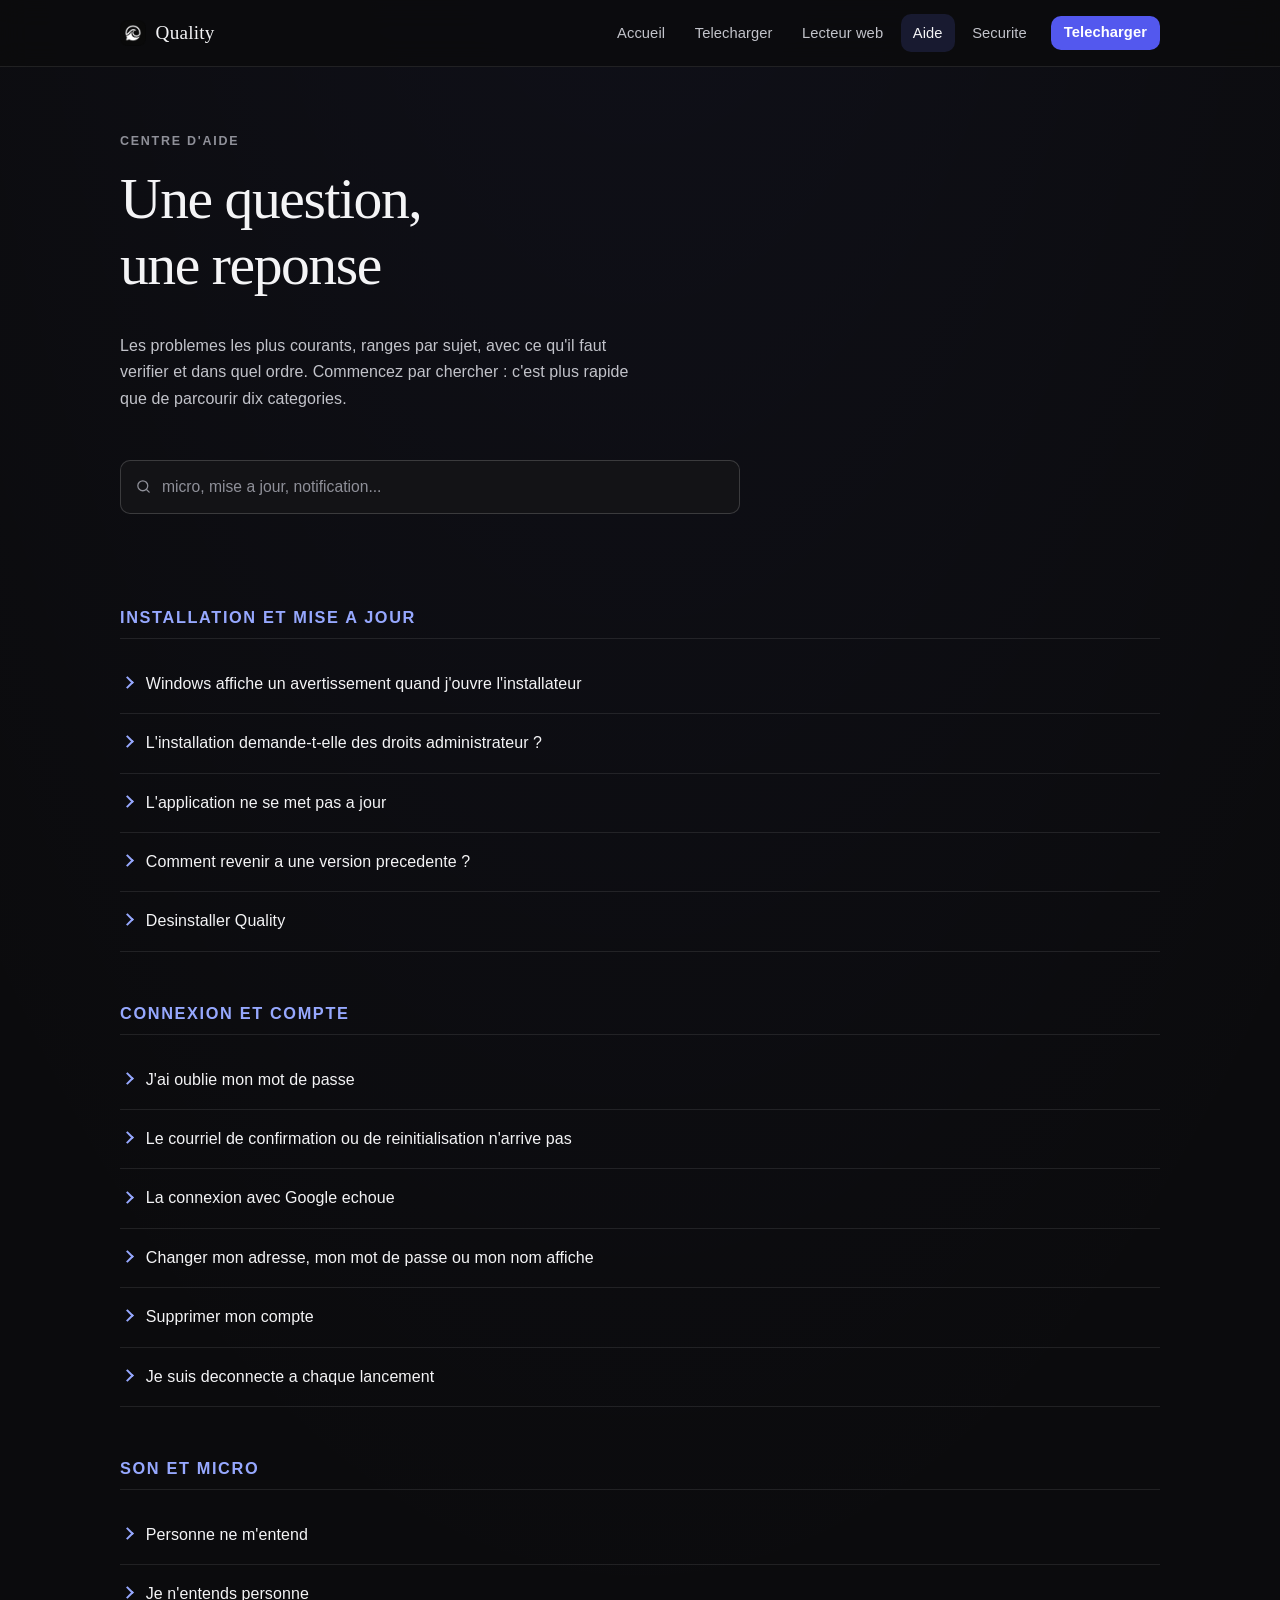
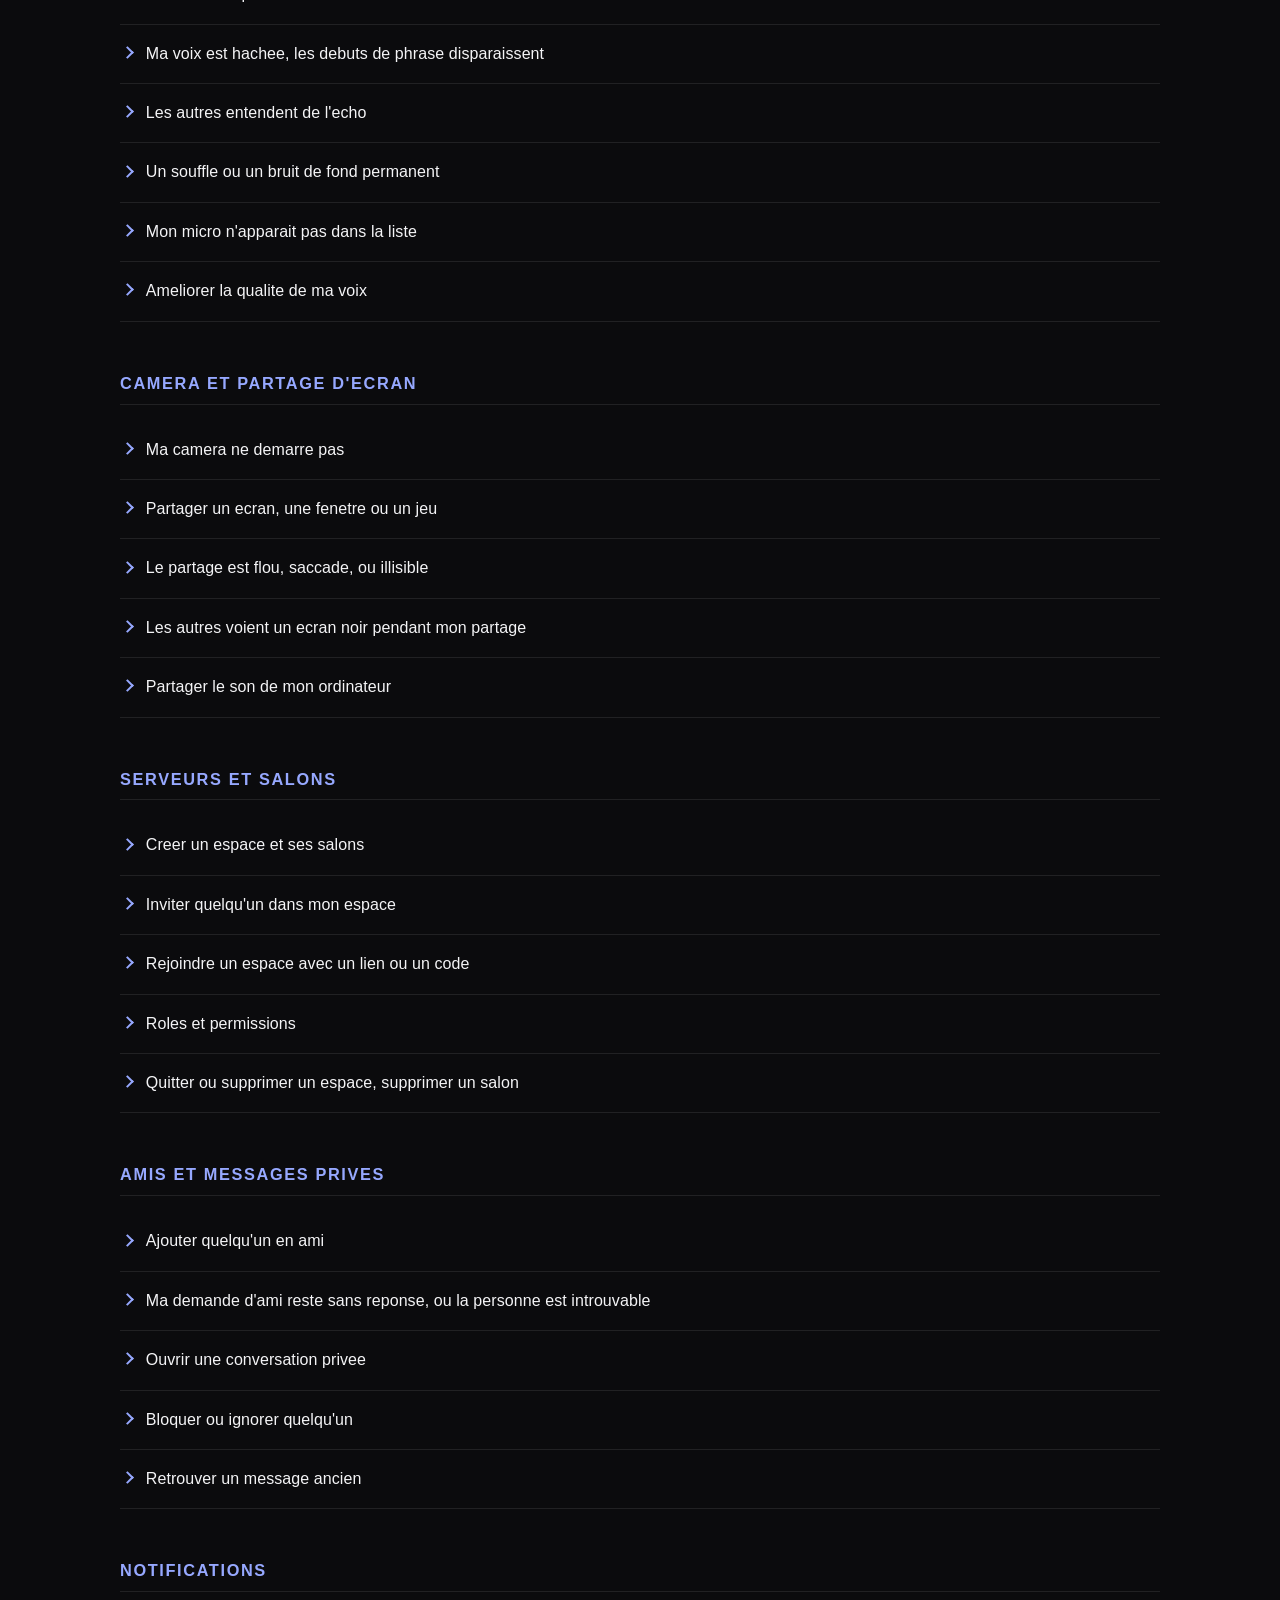
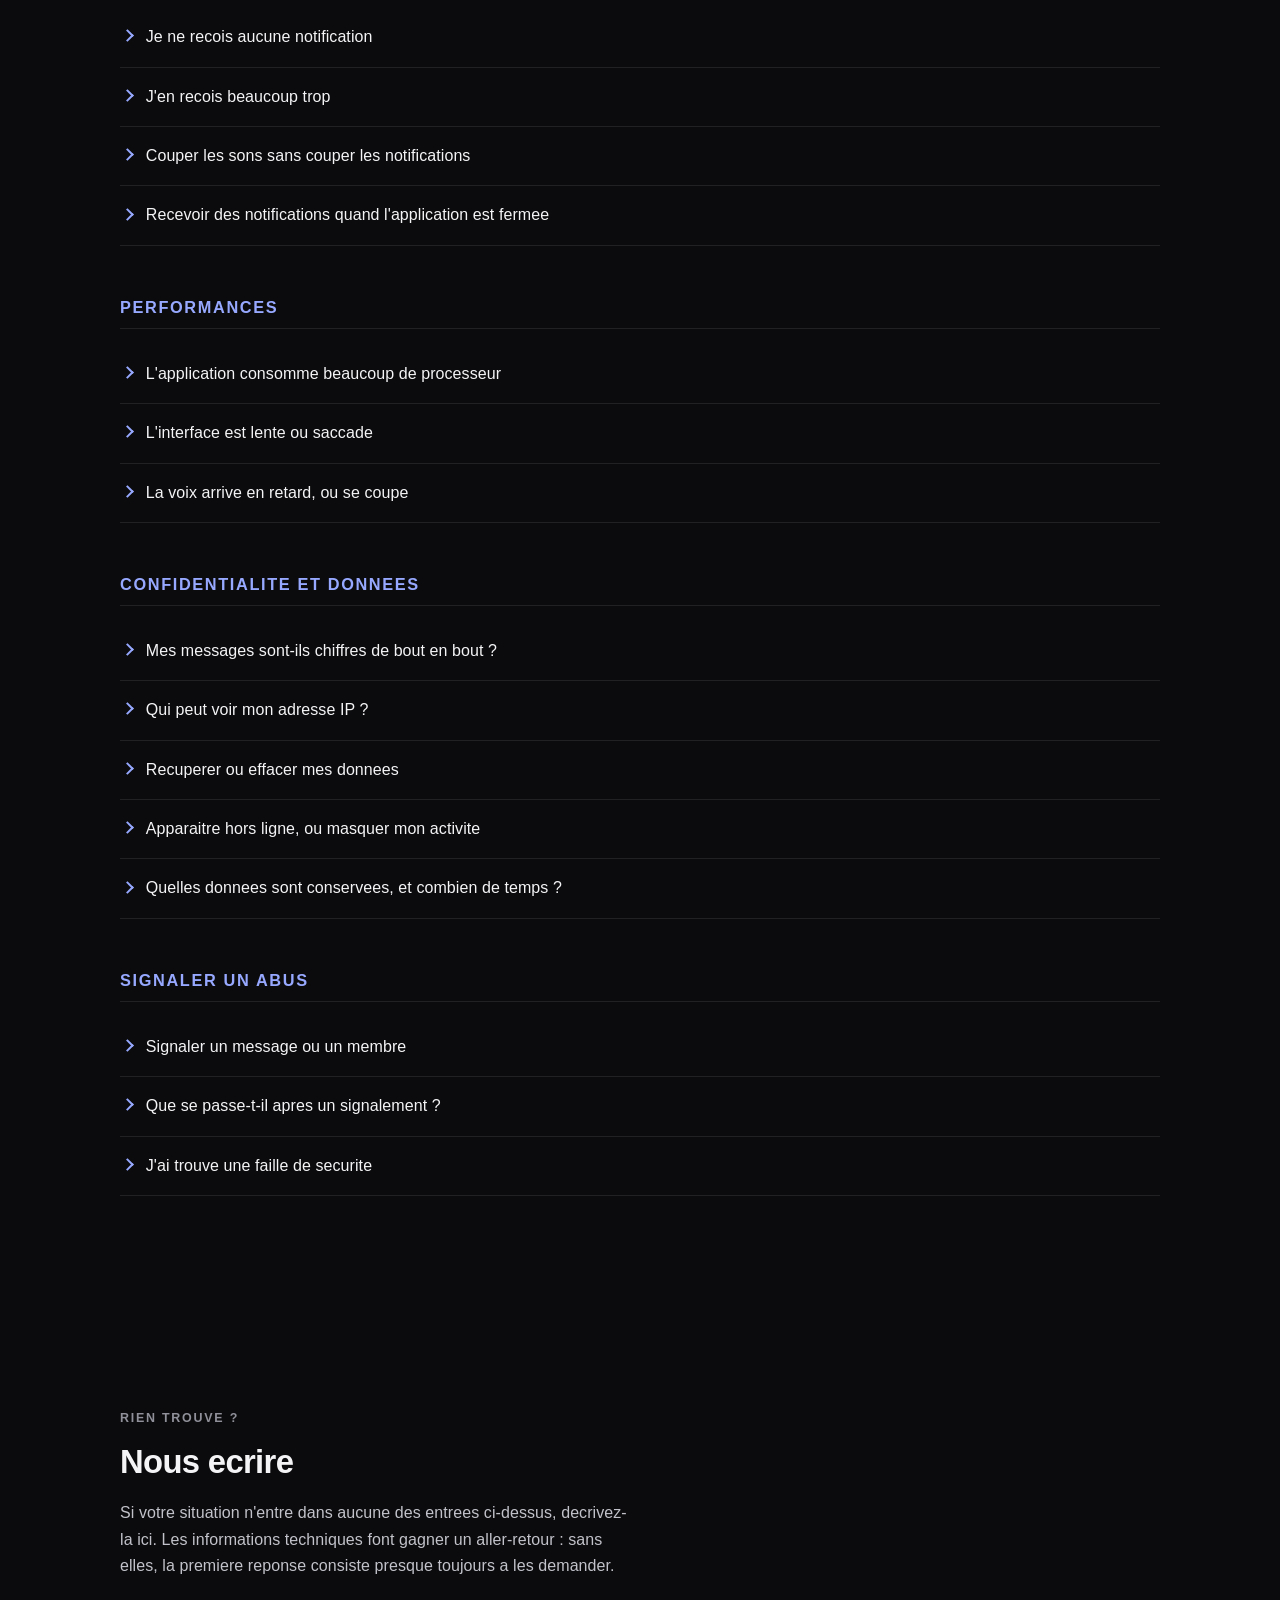
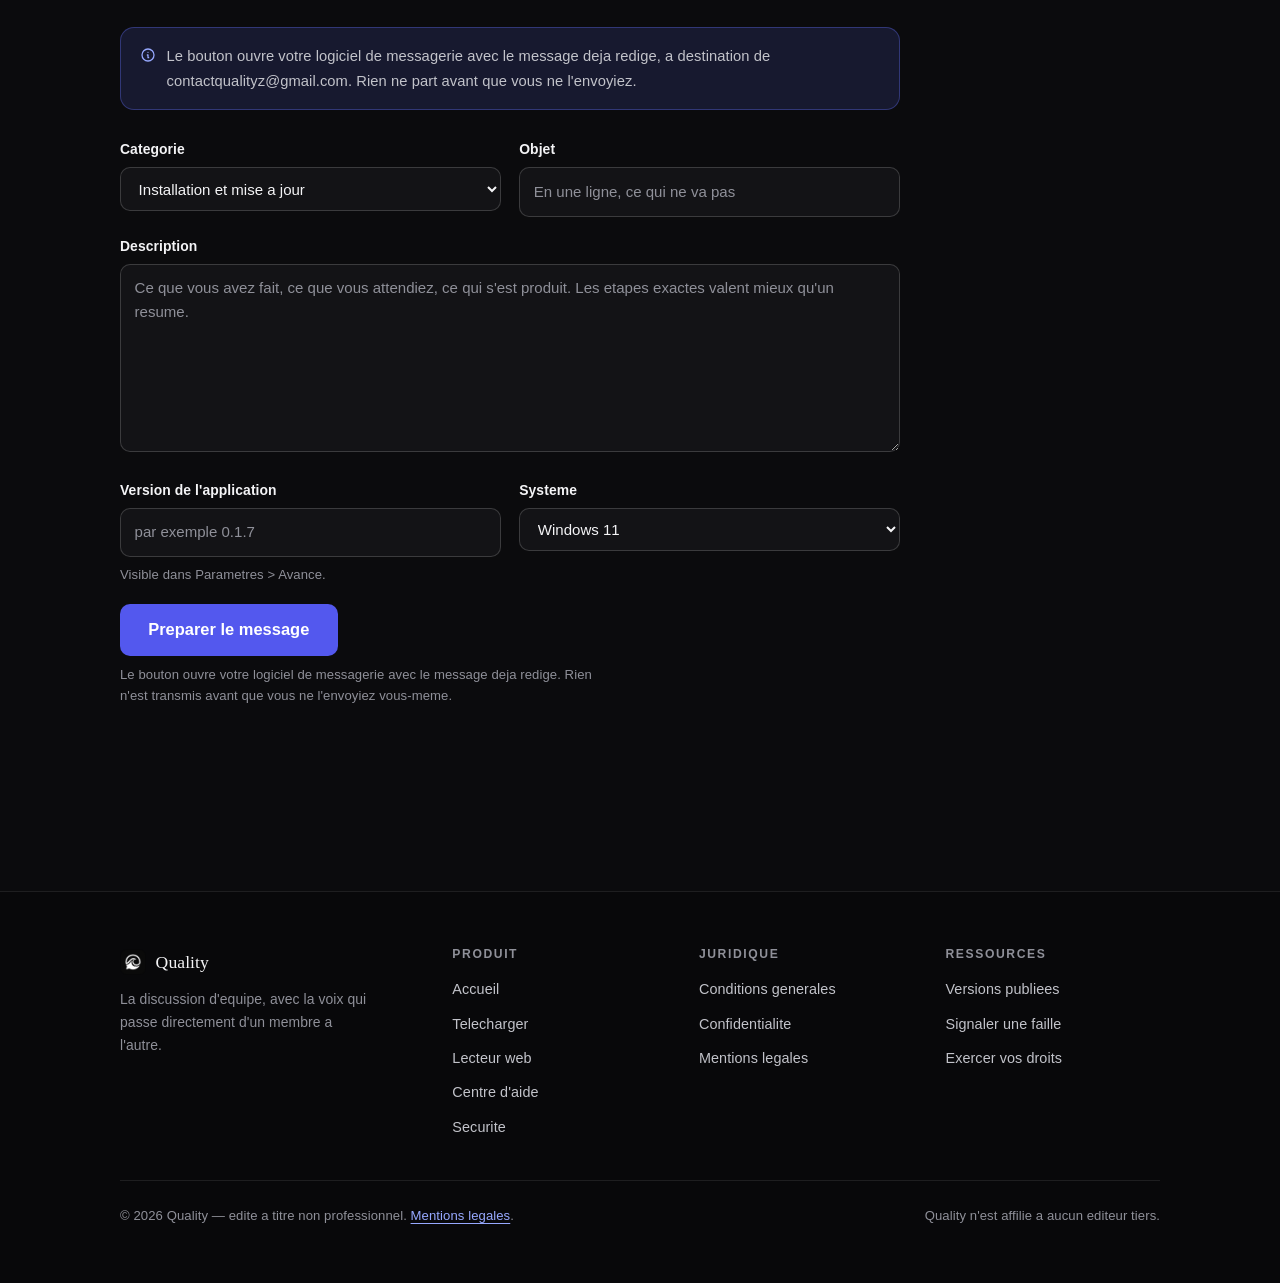
==== aide.html @ c41aec5a "Restore official Quality showcase website (Landing, Download, Help Center, CGU, Privacy, Security)" ====
﻿<!DOCTYPE html>
<html lang="fr">
<head>
<meta charset="utf-8">
<meta name="viewport" content="width=device-width, initial-scale=1">
<title>Centre d'aide — Quality</title>
<meta name="description" content="Centre d'aide de Quality : installation, connexion, son et micro, partage d'ecran, salons, notifications, performances et confidentialite. Les reponses, rangees par sujet.">
<meta name="theme-color" content="#0b0b0d">
<link rel="icon" href="assets/quality-logo.png" type="image/png">
<link rel="stylesheet" href="assets/style.css">
</head>
<body>

<a class="saut-contenu" href="#contenu">Aller au contenu</a>

<header class="entete">
  <div class="enveloppe entete__barre">
    <a class="marque" href="index.html">
      <img class="marque__glyphe" src="assets/quality-logo.png" alt="" width="26" height="26" decoding="async">
      Quality
    </a>

    <button class="bascule-nav" type="button" aria-expanded="false" aria-controls="nav-principale">
      <svg width="18" height="18" viewBox="0 0 24 24" fill="none" stroke="currentColor" stroke-width="1.8" stroke-linecap="round" aria-hidden="true" focusable="false">
        <path d="M4 7h16M4 12h16M4 17h16"/>
      </svg>
      Menu
    </button>

    <nav class="nav" id="nav-principale" aria-label="Navigation principale">
      <a href="index.html">Accueil</a>
      <a href="telecharger.html">Telecharger</a>
      <a href="player.html">Lecteur web</a>
      <a href="aide.html" aria-current="page">Aide</a>
      <a href="securite.html">Securite</a>
      <a class="bouton bouton--principal" href="https://github.com/zyko144/quality/releases/latest/download/Quality-setup.exe">Telecharger</a>
    </nav>
  </div>
</header>

<main id="contenu">

  <section class="enveloppe section section--serre">
    <div class="section__intro">
      <span class="surtitre">Centre d'aide</span>
      <h1>Une question, une reponse</h1>
      <p>
        Les problemes les plus courants, ranges par sujet, avec ce qu'il faut
        verifier et dans quel ordre. Commencez par chercher : c'est plus rapide
        que de parcourir dix categories.
      </p>
    </div>

    <!-- Recherche : filtre les entrees a la frappe. Sans JavaScript, le champ
         disparait et la liste complete reste consultable. -->
    <div class="aide__barre">
      <label class="visuellement-cache" for="recherche-aide">Rechercher dans l'aide</label>
      <div class="aide__champ-recherche">
        <svg viewBox="0 0 24 24" fill="none" stroke="currentColor" stroke-width="1.8" stroke-linecap="round" aria-hidden="true" focusable="false">
          <circle cx="11" cy="11" r="7"/><path d="m20 20-3.5-3.5"/>
        </svg>
        <input type="search" id="recherche-aide" placeholder="micro, mise a jour, notification..." autocomplete="off" spellcheck="false">
      </div>
      <p class="aide__compte" id="aide-compte" role="status" aria-live="polite"></p>
    </div>

    <p class="aide__vide" id="aide-vide" hidden>
      Aucune entree ne correspond a cette recherche. Essayez un mot plus court,
      ou <a href="#nous-ecrire">ecrivez-nous</a>.
    </p>
  </section>

  <div class="enveloppe aide">

    <!-- ══ Installation et mise a jour ═══════════════════════════════════ -->
    <section class="aide__categorie" aria-labelledby="cat-installation">
      <h2 class="aide__titre" id="cat-installation">Installation et mise a jour</h2>

      <details class="aide__entree">
        <summary>Windows affiche un avertissement quand j'ouvre l'installateur</summary>
        <div class="aide__reponse">
          <p>
            SmartScreen previent devant tout installateur encore peu diffuse. Ce
            n'est pas un signe d'infection, mais une invitation a verifier
            l'origine du fichier.
          </p>
          <ol>
            <li>Verifiez que le fichier s'appelle bien <code>Quality-setup.exe</code> et qu'il vient de <a href="telecharger.html">la page de telechargement</a> ou de la page des publications officielles.</li>
            <li>Dans la fenetre d'avertissement, cliquez sur <strong>Informations complementaires</strong>, puis sur <strong>Executer quand meme</strong>.</li>
            <li>Si le fichier provient d'ailleurs — un lien recu par message, un site tiers — ne l'ouvrez pas : retelechargez-le depuis la page officielle.</li>
          </ol>
        </div>
      </details>

      <details class="aide__entree">
        <summary>L'installation demande-t-elle des droits administrateur ?</summary>
        <div class="aide__reponse">
          <p>
            Non. Quality s'installe pour votre seule session utilisateur, dans
            votre dossier personnel. Aucun mot de passe administrateur n'est
            demande, et l'application n'ecrit rien dans les dossiers systeme.
          </p>
          <p>
            C'est aussi pourquoi un autre compte Windows sur la meme machine ne
            verra pas l'application : il devra l'installer de son cote.
          </p>
        </div>
      </details>

      <details class="aide__entree">
        <summary>L'application ne se met pas a jour</summary>
        <div class="aide__reponse">
          <p>
            Quality cherche une nouvelle version au demarrage, telecharge la mise
            a jour en arriere-plan et l'applique au redemarrage suivant. Si rien
            ne se passe :
          </p>
          <ol>
            <li>Fermez completement l'application, y compris depuis la zone de notification, puis relancez-la. La verification a lieu au lancement, pas en cours d'utilisation.</li>
            <li>Verifiez votre connexion : la mise a jour se telecharge depuis GitHub, qu'un pare-feu d'entreprise bloque parfois.</li>
            <li>Regardez la version installee dans <strong>Parametres &gt; Avance</strong> et comparez-la a celle de la page des publications.</li>
            <li>Si l'ecart persiste, reinstallez par-dessus avec l'installateur : vos donnees et votre session sont conservees.</li>
          </ol>
        </div>
      </details>

      <details class="aide__entree">
        <summary>Comment revenir a une version precedente ?</summary>
        <div class="aide__reponse">
          <p>
            Les anciennes versions restent disponibles sur la page des
            publications. Telechargez l'installateur voulu et lancez-le : il
            remplace la version en place.
          </p>
          <p>
            Sachez que l'application se remettra a jour au prochain demarrage.
            Un retour en arriere n'a donc de sens que le temps de nous signaler
            ce qui vous a fait reculer.
          </p>
        </div>
      </details>

      <details class="aide__entree">
        <summary>Desinstaller Quality</summary>
        <div class="aide__reponse">
          <ol>
            <li>Ouvrez <strong>Parametres de Windows &gt; Applications &gt; Applications installees</strong>.</li>
            <li>Cherchez <strong>Quality</strong>, puis choisissez <strong>Desinstaller</strong>.</li>
          </ol>
          <p>
            La desinstallation retire l'application et les preferences stockees
            sur la machine. Elle ne supprime pas votre compte ni vos messages,
            qui vivent cote serveur : pour cela, voyez
            <a href="#supprimer-compte">supprimer mon compte</a>.
          </p>
        </div>
      </details>
    </section>

    <!-- ══ Connexion et compte ═══════════════════════════════════════════ -->
    <section class="aide__categorie" aria-labelledby="cat-compte">
      <h2 class="aide__titre" id="cat-compte">Connexion et compte</h2>

      <details class="aide__entree">
        <summary>J'ai oublie mon mot de passe</summary>
        <div class="aide__reponse">
          <ol>
            <li>Sur l'ecran de connexion, choisissez <strong>Mot de passe oublie</strong>.</li>
            <li>Saisissez l'adresse electronique de votre compte : un lien de reinitialisation vous est envoye.</li>
            <li>Ouvrez le lien, puis choisissez un nouveau mot de passe.</li>
          </ol>
          <p>
            Le lien a une duree de validite courte. S'il a expire, redemandez-en
            un plutot que de reutiliser l'ancien courriel.
          </p>
        </div>
      </details>

      <details class="aide__entree">
        <summary>Le courriel de confirmation ou de reinitialisation n'arrive pas</summary>
        <div class="aide__reponse">
          <ol>
            <li>Attendez deux ou trois minutes : l'envoi n'est pas toujours instantane.</li>
            <li>Regardez dans les indesirables, et dans les onglets « Promotions » ou « Notifications » si votre messagerie en utilise.</li>
            <li>Verifiez l'adresse saisie, lettre a lettre : une faute de frappe envoie le message a quelqu'un d'autre.</li>
            <li>Si votre adresse appartient a une organisation, son filtre peut retenir les messages automatiques ; essayez une autre adresse.</li>
          </ol>
        </div>
      </details>

      <details class="aide__entree">
        <summary>La connexion avec Google echoue</summary>
        <div class="aide__reponse">
          <ol>
            <li>La fenetre d'authentification s'ouvre dans votre navigateur : verifiez qu'un bloqueur de fenetres surgissantes ne l'a pas empechee.</li>
            <li>Si plusieurs comptes Google sont ouverts, choisissez explicitement celui associe a Quality.</li>
            <li>Terminez la procedure jusqu'au retour vers l'application ; fermer l'onglet trop tot laisse la connexion inachevee.</li>
            <li>En cas d'echec repete, creez ou utilisez un compte par adresse electronique : la connexion Google reste facultative.</li>
          </ol>
        </div>
      </details>

      <details class="aide__entree">
        <summary>Changer mon adresse, mon mot de passe ou mon nom affiche</summary>
        <div class="aide__reponse">
          <p>
            L'adresse et le mot de passe se modifient dans
            <strong>Parametres &gt; Mon compte</strong>. Le nom affiche, l'avatar,
            la banniere et la description se trouvent dans
            <strong>Parametres &gt; Profil</strong>.
          </p>
          <p>
            Un changement d'adresse demande une confirmation sur la nouvelle
            boite : tant qu'elle n'est pas validee, l'ancienne reste celle du
            compte.
          </p>
        </div>
      </details>

      <details class="aide__entree" id="supprimer-compte">
        <summary>Supprimer mon compte</summary>
        <div class="aide__reponse">
          <p>
            La suppression se demande depuis
            <strong>Parametres &gt; Mon compte</strong>. Elle est definitive.
          </p>
          <p>
            Vos messages deja envoyes dans des salons partages restent visibles
            par leurs membres, mais votre identite en est dissociee. Le detail des
            durees figure dans la
            <a href="confidentialite.html#conservation">politique de confidentialite</a>.
          </p>
        </div>
      </details>

      <details class="aide__entree">
        <summary>Je suis deconnecte a chaque lancement</summary>
        <div class="aide__reponse">
          <p>
            La session est conservee dans le stockage local de l'application. Elle
            se perd si ce stockage est efface a chaque fermeture.
          </p>
          <ol>
            <li>Verifiez qu'un outil de nettoyage ne vide pas les donnees des applications au demarrage.</li>
            <li>Si vous utilisez un profil Windows temporaire ou un poste partage restaure a chaque session, la session ne peut pas survivre : c'est attendu.</li>
            <li>Sinon, deconnectez-vous puis reconnectez-vous une fois : cela reecrit proprement le jeton de session.</li>
          </ol>
        </div>
      </details>
    </section>

    <!-- ══ Son et micro ══════════════════════════════════════════════════ -->
    <section class="aide__categorie" aria-labelledby="cat-son">
      <h2 class="aide__titre" id="cat-son">Son et micro</h2>

      <details class="aide__entree">
        <summary>Personne ne m'entend</summary>
        <div class="aide__reponse">
          <p>Dans cet ordre, du plus frequent au plus rare :</p>
          <ol>
            <li>Verifiez que votre micro n'est pas coupe dans l'application — l'icone du micro en bas du panneau des salons. Le raccourci est <code>Ctrl</code> + <code>Maj</code> + <code>M</code>.</li>
            <li>Ouvrez <strong>Parametres &gt; Voix et video</strong> et regardez l'indicateur de niveau en parlant. S'il ne bouge pas, le probleme est en amont de Quality.</li>
            <li>Choisissez explicitement votre micro dans la liste des peripheriques : le peripherique « par defaut » suit Windows, qui change parfois d'avis en cours de route.</li>
            <li>Dans Windows, ouvrez <strong>Confidentialite et securite &gt; Microphone</strong> et verifiez que l'acce des applications de bureau est autorise.</li>
            <li>Baissez la <strong>sensibilite du detecteur de parole</strong> : reglee trop haut, elle prend une voix calme pour du silence.</li>
            <li>Si vous entendez un souffle mais pas votre voix, desactivez l'<strong>isolation de la voix</strong> : certains micros la mettent en defaut.</li>
          </ol>
        </div>
      </details>

      <details class="aide__entree">
        <summary>Je n'entends personne</summary>
        <div class="aide__reponse">
          <ol>
            <li>Verifiez que le son n'est pas coupe dans l'application : <code>Ctrl</code> + <code>Maj</code> + <code>D</code>.</li>
            <li>Dans <strong>Parametres &gt; Voix et video</strong>, selectionnez le bon peripherique de sortie — casque ou haut-parleurs — plutot que le peripherique par defaut.</li>
            <li>Verifiez le melangeur de volume de Windows : Quality peut y avoir ete baisse independamment du volume general.</li>
            <li>Remontez le <strong>volume des voix distantes</strong> dans les memes reglages.</li>
            <li>Si une seule personne est inaudible, c'est son micro qu'il faut regarder, pas votre sortie.</li>
          </ol>
        </div>
      </details>

      <details class="aide__entree">
        <summary>Ma voix est hachee, les debuts de phrase disparaissent</summary>
        <div class="aide__reponse">
          <p>
            C'est presque toujours la porte de bruit qui se referme trop vite ou
            trop tot. Dans <strong>Parametres &gt; Voix et video</strong> :
          </p>
          <ol>
            <li>Baissez la <strong>sensibilite du detecteur de parole</strong> jusqu'a ce que l'indicateur reste allume pendant toute votre phrase.</li>
            <li>Si le probleme persiste, desactivez la <strong>porte de bruit</strong> et jugez a l'oreille.</li>
            <li>Un micro trop eloigne oblige la porte a travailler : rapprochez-le avant de pousser les reglages.</li>
          </ol>
        </div>
      </details>

      <details class="aide__entree">
        <summary>Les autres entendent de l'echo</summary>
        <div class="aide__reponse">
          <ol>
            <li>Un casque supprime l'echo a la source, en empechant le son des autres de revenir dans votre micro. C'est la solution la plus sure.</li>
            <li>Si vous tenez aux haut-parleurs, verifiez que l'<strong>annulation d'echo</strong> est activee dans <strong>Parametres &gt; Voix et video</strong>.</li>
            <li>Baissez le volume de sortie : au-dela d'un certain niveau, aucune annulation ne suit.</li>
            <li>Si l'echo apparait des qu'une personne precise parle, c'est de son cote qu'il faut regarder.</li>
          </ol>
        </div>
      </details>

      <details class="aide__entree">
        <summary>Un souffle ou un bruit de fond permanent</summary>
        <div class="aide__reponse">
          <ol>
            <li>Activez la <strong>suppression de bruit</strong> dans <strong>Parametres &gt; Voix et video</strong>.</li>
            <li>Si le souffle subsiste, essayez l'<strong>isolation de la voix</strong>, qui retire plus largement ce qui n'est pas une voix — au prix d'un rendu moins naturel.</li>
            <li>Desactivez le <strong>controle de gain automatique</strong> si le niveau monte et descend tout seul : il amplifie le silence pour trouver de la voix.</li>
            <li>Un micro branche sur une entree analogique bruitee soufflera toujours un peu ; un micro USB regle souvent le probleme d'un coup.</li>
          </ol>
        </div>
      </details>

      <details class="aide__entree">
        <summary>Mon micro n'apparait pas dans la liste</summary>
        <div class="aide__reponse">
          <ol>
            <li>Branchez le micro avant de lancer l'application, puis rouvrez <strong>Parametres &gt; Voix et video</strong> : la liste se construit a l'ouverture.</li>
            <li>Verifiez que Windows le voit, dans <strong>Parametres &gt; Systeme &gt; Son &gt; Entree</strong>. S'il n'y figure pas, c'est un probleme de pilote.</li>
            <li>Autorisez l'acces au microphone pour les applications de bureau dans <strong>Confidentialite et securite &gt; Microphone</strong> : sans cette autorisation, la liste revient vide.</li>
            <li>Certains casques exposent plusieurs entrees : choisissez celle qui porte le nom du peripherique, pas « Mix stereo ».</li>
          </ol>
        </div>
      </details>

      <details class="aide__entree">
        <summary>Ameliorer la qualite de ma voix</summary>
        <div class="aide__reponse">
          <p>
            Dans <strong>Parametres &gt; Voix et video</strong>, le reglage de
            qualite du son propose trois positions : <strong>Voix</strong>,
            econome et suffisant pour parler ; <strong>Haute</strong>, plus
            genereuse en debit ; <strong>Musique</strong>, a reserver a ce qui
            n'est pas de la parole.
          </p>
          <p>
            Montez d'un cran seulement si votre connexion suit. Sur une liaison
            juste, un debit trop ambitieux se paie en coupures, ce qui degrade
            davantage qu'un reglage modeste.
          </p>
        </div>
      </details>
    </section>

    <!-- ══ Camera et partage d'ecran ═════════════════════════════════════ -->
    <section class="aide__categorie" aria-labelledby="cat-video">
      <h2 class="aide__titre" id="cat-video">Camera et partage d'ecran</h2>

      <details class="aide__entree">
        <summary>Ma camera ne demarre pas</summary>
        <div class="aide__reponse">
          <ol>
            <li>Fermez toute autre application qui utilise la camera : sous Windows, une seule a la fois y accede reellement.</li>
            <li>Autorisez l'acces dans <strong>Confidentialite et securite &gt; Camera</strong>, section des applications de bureau.</li>
            <li>Verifiez le cache physique s'il y en a un sur l'objectif.</li>
            <li>Dans <strong>Parametres &gt; Voix et video</strong>, baissez la definition demandee a la camera : certains modeles refusent le 1080p et ne renvoient alors rien.</li>
          </ol>
        </div>
      </details>

      <details class="aide__entree">
        <summary>Partager un ecran, une fenetre ou un jeu</summary>
        <div class="aide__reponse">
          <p>
            Dans un salon vocal, choisissez <strong>Partager</strong>. Le selecteur
            propose vos ecrans et les fenetres ouvertes ; choisissez la source,
            puis confirmez.
          </p>
          <p>
            Partager une <strong>fenetre</strong> plutot qu'un ecran entier evite
            de diffuser vos notifications et le reste de votre bureau. Pour un jeu,
            en revanche, l'ecran entier est souvent plus fiable.
          </p>
        </div>
      </details>

      <details class="aide__entree">
        <summary>Le partage est flou, saccade, ou illisible</summary>
        <div class="aide__reponse">
          <p>
            Les reglages sont dans <strong>Parametres &gt; Voix et video</strong>.
            Le partage monte jusqu'a 1080p a soixante images par seconde, mais
            cette combinaison demande beaucoup a la machine comme au reseau.
          </p>
          <ol>
            <li>Choisissez la priorite : <strong>Nettete</strong> pour du texte et du code, <strong>Fluidite</strong> pour un jeu ou une video.</li>
            <li>Si l'image est floue sur du texte, descendez a 30 images par seconde plutot que de baisser la definition.</li>
            <li>Si l'image saccade, gardez 60 images par seconde et descendez a 720p.</li>
            <li>Sur une connexion partagee, essayez un cable plutot que le Wi-Fi avant de toucher aux reglages.</li>
          </ol>
        </div>
      </details>

      <details class="aide__entree">
        <summary>Les autres voient un ecran noir pendant mon partage</summary>
        <div class="aide__reponse">
          <ol>
            <li>Un jeu en plein ecran exclusif ne se laisse pas capturer : passez-le en <strong>fenetre sans bordure</strong>.</li>
            <li>Si vous partagez une fenetre precise, verifiez qu'elle n'est pas reduite : une fenetre reduite n'a plus rien a montrer.</li>
            <li>Sur les portables a deux cartes graphiques, l'ecran noir apparait quand l'application et la fenetre partagee ne tournent pas sur la meme carte. Forcez-les sur la meme dans les parametres graphiques de Windows.</li>
            <li>Certaines applications bancaires ou de lecture protegee se noircissent volontairement a la capture : c'est leur protection, pas un defaut.</li>
          </ol>
        </div>
      </details>

      <details class="aide__entree">
        <summary>Partager le son de mon ordinateur</summary>
        <div class="aide__reponse">
          <p>
            Le son du systeme peut accompagner un partage d'ecran : l'option se
            trouve dans le selecteur de source, au moment de choisir ce que vous
            partagez.
          </p>
          <p>
            Elle depend de la source retenue. Un ecran entier transporte le son du
            systeme plus facilement qu'une fenetre isolee ; si le son manque,
            repassez par un partage d'ecran complet.
          </p>
        </div>
      </details>
    </section>

    <!-- ══ Serveurs et salons ════════════════════════════════════════════ -->
    <section class="aide__categorie" aria-labelledby="cat-espaces">
      <h2 class="aide__titre" id="cat-espaces">Serveurs et salons</h2>

      <details class="aide__entree">
        <summary>Creer un espace et ses salons</summary>
        <div class="aide__reponse">
          <p>
            Le bouton <strong>+</strong>, au bas de la colonne des espaces, cree un
            nouvel espace dont vous devenez administrateur. Vous y ajoutez ensuite
            autant de salons ecrits et vocaux que necessaire.
          </p>
          <p>
            Un conseil d'usage : commencez avec deux ou trois salons. Une longue
            liste creee d'avance se vide plus vite qu'elle ne se remplit.
          </p>
        </div>
      </details>

      <details class="aide__entree">
        <summary>Inviter quelqu'un dans mon espace</summary>
        <div class="aide__reponse">
          <p>Deux moyens, dans les parametres de l'espace :</p>
          <ul>
            <li>le <strong>lien d'invitation direct</strong>, a envoyer tel quel ;</li>
            <li>le <strong>code d'acces rapide</strong>, plus court, a dicter ou a recopier.</li>
          </ul>
          <p>
            Traitez l'un et l'autre comme une cle : toute personne qui l'obtient
            peut entrer. Si un lien circule trop, regenerez-le.
          </p>
        </div>
      </details>

      <details class="aide__entree">
        <summary>Rejoindre un espace avec un lien ou un code</summary>
        <div class="aide__reponse">
          <ol>
            <li>Avec un lien : ouvrez-le, l'application prend le relais.</li>
            <li>Avec un code : utilisez <strong>Rejoindre un espace</strong> depuis la colonne des espaces, puis saisissez-le.</li>
            <li>Si le code est refuse, verifiez qu'il n'a pas expire et redemandez-en un a la personne qui vous invite.</li>
          </ol>
        </div>
      </details>

      <details class="aide__entree">
        <summary>Roles et permissions</summary>
        <div class="aide__reponse">
          <p>
            Les roles se gerent dans les parametres de l'espace. Chaque role porte
            un ensemble de permissions, et chaque membre peut en cumuler plusieurs.
          </p>
          <p>
            Reglez au plus juste : donner l'administration a tout le monde pour
            eviter une demande ponctuelle est le moyen le plus court de perdre un
            salon par accident.
          </p>
        </div>
      </details>

      <details class="aide__entree">
        <summary>Quitter ou supprimer un espace, supprimer un salon</summary>
        <div class="aide__reponse">
          <p>
            Quitter un espace se fait depuis son menu contextuel, par un clic droit
            sur son icone. Vous perdez l'acces a ses salons mais vos messages y
            restent.
          </p>
          <p>
            <strong>Supprimer ce salon</strong> figure dans les parametres du salon,
            et n'est accessible qu'aux administrateurs. La suppression emporte les
            messages du salon et ne se defait pas.
          </p>
        </div>
      </details>
    </section>

    <!-- ══ Amis et messages prives ═══════════════════════════════════════ -->
    <section class="aide__categorie" aria-labelledby="cat-amis">
      <h2 class="aide__titre" id="cat-amis">Amis et messages prives</h2>

      <details class="aide__entree">
        <summary>Ajouter quelqu'un en ami</summary>
        <div class="aide__reponse">
          <p>
            Ouvrez la page des amis — <code>Ctrl</code> + <code>J</code> — puis
            envoyez une demande a partir du nom d'utilisateur exact de la personne.
          </p>
          <p>
            Le nom d'utilisateur n'est pas le nom affiche : c'est l'identifiant
            unique, sans majuscules ni espaces. Demandez-le plutot que de le
            deviner.
          </p>
        </div>
      </details>

      <details class="aide__entree">
        <summary>Ma demande d'ami reste sans reponse, ou la personne est introuvable</summary>
        <div class="aide__reponse">
          <ol>
            <li>Verifiez l'orthographe exacte du nom d'utilisateur.</li>
            <li>La personne peut avoir restreint qui peut lui envoyer des demandes, dans <strong>Parametres &gt; Confidentialite</strong>.</li>
            <li>Une demande en attente ne se renvoie pas : elle reste visible dans l'onglet des demandes en cours, du cote du destinataire.</li>
            <li>Si vous avez ete bloque, la demande n'aboutira pas et rien ne vous le signalera.</li>
          </ol>
        </div>
      </details>

      <details class="aide__entree">
        <summary>Ouvrir une conversation privee</summary>
        <div class="aide__reponse">
          <p>
            Depuis la page des amis, ou depuis le profil d'une personne rencontree
            dans un salon. La conversation apparait ensuite dans votre liste de
            messages prives.
          </p>
        </div>
      </details>

      <details class="aide__entree">
        <summary>Bloquer ou ignorer quelqu'un</summary>
        <div class="aide__reponse">
          <p>
            Le blocage se declenche depuis le profil de la personne ou par un clic
            droit sur son nom. Une fois bloquee, elle ne peut plus vous ecrire en
            prive ni vous envoyer de demande d'ami.
          </p>
          <p>
            Dans un salon partage, ses messages restent presents mais replies. Si
            son comportement depasse la gene, <a href="#signaler-message">signalez-le</a>.
          </p>
        </div>
      </details>

      <details class="aide__entree">
        <summary>Retrouver un message ancien</summary>
        <div class="aide__reponse">
          <p>
            <code>Ctrl</code> + <code>F</code> ouvre la recherche dans les messages.
            <code>Ctrl</code> + <code>K</code> ouvre la palette de commandes, plus
            rapide pour sauter d'un salon a l'autre.
          </p>
          <p>
            Cherchez un mot rare plutot qu'une phrase entiere : la recherche
            travaille sur les mots, et une citation approximative ne trouvera rien.
          </p>
        </div>
      </details>
    </section>

    <!-- ══ Notifications ═════════════════════════════════════════════════ -->
    <section class="aide__categorie" aria-labelledby="cat-notifications">
      <h2 class="aide__titre" id="cat-notifications">Notifications</h2>

      <details class="aide__entree">
        <summary>Je ne recois aucune notification</summary>
        <div class="aide__reponse">
          <ol>
            <li>Dans Windows, ouvrez <strong>Systeme &gt; Notifications</strong> et verifiez que Quality y est autorisee.</li>
            <li>Desactivez l'<strong>assistant de concentration</strong>, ou ajoutez Quality a sa liste de priorite : il masque silencieusement les notifications.</li>
            <li>Dans <strong>Parametres &gt; Notifications</strong>, verifiez le reglage general de l'application.</li>
            <li>Verifiez ensuite l'espace et le salon concernes : une mise en sourdine posee a leur niveau prime sur le reglage general.</li>
            <li>Le mode <strong>Ne pas deranger</strong> de votre statut de presence coupe egalement tout.</li>
          </ol>
        </div>
      </details>

      <details class="aide__entree">
        <summary>J'en recois beaucoup trop</summary>
        <div class="aide__reponse">
          <p>
            Reglez au plus pres plutot qu'en bloc : un espace bruyant se met en
            sourdine sans toucher aux autres, et un salon precis se coupe sans
            eteindre son espace.
          </p>
          <ol>
            <li>Clic droit sur l'espace ou le salon, puis mise en sourdine.</li>
            <li>Pour un espace de veille, preferez ne recevoir que les mentions.</li>
            <li>Le statut <strong>Ne pas deranger</strong> reste l'option la plus expeditive quand la journee l'exige.</li>
          </ol>
        </div>
      </details>

      <details class="aide__entree">
        <summary>Couper les sons sans couper les notifications</summary>
        <div class="aide__reponse">
          <p>
            Les sons se reglent independamment de l'affichage, dans
            <strong>Parametres &gt; Notifications</strong>. Vous pouvez garder les
            bulles a l'ecran et faire taire l'ensemble des sons.
          </p>
        </div>
      </details>

      <details class="aide__entree">
        <summary>Recevoir des notifications quand l'application est fermee</summary>
        <div class="aide__reponse">
          <p>
            Fermer la fenetre range Quality dans la zone de notification, ou elle
            continue de fonctionner. Quitter reellement l'application, en revanche,
            interrompt toute notification jusqu'au prochain lancement.
          </p>
          <p>
            Pour les recevoir des l'ouverture de session, activez le demarrage
            automatique dans <strong>Parametres &gt; Avance</strong>.
          </p>
        </div>
      </details>
    </section>

    <!-- ══ Performances ══════════════════════════════════════════════════ -->
    <section class="aide__categorie" aria-labelledby="cat-performances">
      <h2 class="aide__titre" id="cat-performances">Performances</h2>

      <details class="aide__entree">
        <summary>L'application consomme beaucoup de processeur</summary>
        <div class="aide__reponse">
          <p>
            En usage courant, Quality reste discrete. La consommation monte
            franchement dans un cas : le partage d'ecran en 1080p a soixante images
            par seconde, qui occupe un coeur a lui seul pour encoder.
          </p>
          <ol>
            <li>Pendant un partage, descendez a 30 images par seconde, ou a 720p.</li>
            <li>Choisissez la priorite <strong>Nettete</strong> : elle demande moins d'images que <strong>Fluidite</strong>.</li>
            <li>Hors partage, si la consommation reste elevee, redemarrez l'application : c'est le moyen le plus rapide de savoir si le probleme persiste.</li>
          </ol>
        </div>
      </details>

      <details class="aide__entree">
        <summary>L'interface est lente ou saccade</summary>
        <div class="aide__reponse">
          <ol>
            <li>Reduisez la densite d'affichage : <strong>Compact</strong> affiche plus de messages mais en dessine moins que <strong>Aere</strong>.</li>
            <li>Dans <strong>Parametres &gt; Accessibilite</strong>, reduisez les animations.</li>
            <li>Un salon tres long se parcourt plus lentement : passer par la recherche evite de le derouler.</li>
            <li>Verifiez que Windows et ses pilotes graphiques sont a jour ; Quality s'appuie sur le moteur de rendu du systeme.</li>
          </ol>
        </div>
      </details>

      <details class="aide__entree">
        <summary>La voix arrive en retard, ou se coupe</summary>
        <div class="aide__reponse">
          <ol>
            <li>Preferez un cable au Wi-Fi : la plupart des coupures viennent de la liaison sans fil.</li>
            <li>Suspendez ce qui sature la connexion — telechargement, sauvegarde, mise a jour de jeu.</li>
            <li>Redescendez la qualite du son sur <strong>Voix</strong> : un debit modeste qui passe vaut mieux qu'un debit genereux qui hache.</li>
            <li>Si la latence ne touche qu'une personne du salon, c'est sa liaison qu'il faut examiner, pas la votre.</li>
          </ol>
        </div>
      </details>
    </section>

    <!-- ══ Confidentialite et donnees ════════════════════════════════════ -->
    <section class="aide__categorie" aria-labelledby="cat-donnees">
      <h2 class="aide__titre" id="cat-donnees">Confidentialite et donnees</h2>

      <details class="aide__entree">
        <summary>Mes messages sont-ils chiffres de bout en bout ?</summary>
        <div class="aide__reponse">
          <p>
            Non, et nous preferons le dire clairement. Les messages ecrits sont
            chiffres en transit et cloisonnes dans la base, mais ils y sont stockes
            de facon lisible par le service : c'est ce qui permet de les retrouver
            d'un appareil a l'autre et de les rechercher.
          </p>
          <p>
            Le son et l'image des appels, eux, sont chiffres entre les
            participants. Le detail est sur la
            <a href="securite.html#limites">page securite</a>.
          </p>
        </div>
      </details>

      <details class="aide__entree">
        <summary>Qui peut voir mon adresse IP ?</summary>
        <div class="aide__reponse">
          <p>
            Dans un salon vocal, une liaison directe suppose que les machines
            connaissent leurs adresses reseau : votre adresse IP peut donc etre
            visible des autres participants du salon.
          </p>
          <p>
            Quand la liaison directe est impossible, un serveur de relais prend le
            relais et masque cette adresse, sans pouvoir dechiffrer les flux.
            N'entrez dans un salon vocal qu'avec des gens en qui vous avez
            confiance.
          </p>
        </div>
      </details>

      <details class="aide__entree">
        <summary>Recuperer ou effacer mes donnees</summary>
        <div class="aide__reponse">
          <p>
            Vous disposez d'un droit d'acces, de rectification, d'effacement, de
            portabilite, d'opposition et de limitation. La marche a suivre,
            l'adresse a saisir et les delais figurent au chapitre
            <a href="confidentialite.html#droits">vos droits</a> de la politique de
            confidentialite.
          </p>
        </div>
      </details>

      <details class="aide__entree">
        <summary>Apparaitre hors ligne, ou masquer mon activite</summary>
        <div class="aide__reponse">
          <p>
            Le statut se change depuis votre avatar, en bas de la fenetre :
            <strong>En ligne</strong>, <strong>Absent</strong>,
            <strong>Ne pas deranger</strong> ou <strong>Invisible</strong>.
          </p>
          <p>
            Invisible vous affiche hors ligne aux autres tout en vous laissant
            l'usage complet de l'application. Les reglages voisins — qui peut vous
            ajouter, qui peut vous ecrire — sont dans
            <strong>Parametres &gt; Confidentialite</strong>.
          </p>
        </div>
      </details>

      <details class="aide__entree">
        <summary>Quelles donnees sont conservees, et combien de temps ?</summary>
        <div class="aide__reponse">
          <p>
            Le compte, le profil, les messages et l'appartenance aux espaces sont
            conserves ; le son et l'image des appels ne le sont pas, puisqu'ils ne
            passent pas par nos serveurs sous une forme lisible.
          </p>
          <p>
            Le tableau complet des durees se trouve dans la
            <a href="confidentialite.html#conservation">politique de confidentialite</a>.
          </p>
        </div>
      </details>
    </section>

    <!-- ══ Signaler un abus ══════════════════════════════════════════════ -->
    <section class="aide__categorie" aria-labelledby="cat-abus">
      <h2 class="aide__titre" id="cat-abus">Signaler un abus</h2>

      <details class="aide__entree" id="signaler-message">
        <summary>Signaler un message ou un membre</summary>
        <div class="aide__reponse">
          <ol>
            <li>Commencez par l'administrateur de l'espace concerne : c'est lui qui modere chez lui, et il agira le plus vite.</li>
            <li>Bloquez la personne si ses messages vous visent directement.</li>
            <li>Pour un contenu manifestement illicite, adressez un signalement a l'editeur, en suivant les modalites de l'<a href="cgu.html#signalement">article 10 des conditions generales</a>.</li>
          </ol>
          <p>
            Un signalement utile precise l'espace, le salon, la date et l'heure, et
            ce qui pose probleme. Sans ces reperes, le message est introuvable.
          </p>
        </div>
      </details>

      <details class="aide__entree">
        <summary>Que se passe-t-il apres un signalement ?</summary>
        <div class="aide__reponse">
          <p>
            Selon la gravite et la repetition des faits : avertissement, retrait du
            contenu, restriction de certaines fonctionnalites, suspension, puis
            suppression du compte. Cette gradation n'est pas obligatoire, une
            atteinte grave pouvant entrainer une suspension immediate.
          </p>
          <p>
            Une mesure peut etre contestee ; la procedure figure a
            l'<a href="cgu.html#moderation">article 9 des conditions generales</a>.
          </p>
        </div>
      </details>

      <details class="aide__entree">
        <summary>J'ai trouve une faille de securite</summary>
        <div class="aide__reponse">
          <p>
            Ne la publiez pas avant de nous en parler. La procedure de divulgation,
            les delais que nous nous imposons et le perimetre concerne sont decrits
            sur la <a href="securite.html#signaler">page securite</a>.
          </p>
        </div>
      </details>
    </section>

  </div>

  <!-- ══ Contact ═════════════════════════════════════════════════════════
       Ce que la liste ne couvre pas. Le bouton compose un courriel prerempli
       dans le logiciel de messagerie du visiteur : rien ne part sans son geste,
       et il n'y a pas de serveur derriere. L'adresse vit dans assets/site.js. -->
  <section class="enveloppe section" id="nous-ecrire" aria-labelledby="titre-ecrire">
    <div class="section__intro">
      <span class="surtitre">Rien trouve ?</span>
      <h2 id="titre-ecrire">Nous ecrire</h2>
      <p>
        Si votre situation n'entre dans aucune des entrees ci-dessus, decrivez-la
        ici. Les informations techniques font gagner un aller-retour : sans elles,
        la premiere reponse consiste presque toujours a les demander.
      </p>
    </div>

    <form class="formulaire" id="formulaire-aide" novalidate>
      <p class="formulaire__avis" id="avis-formulaire" role="status">
        <svg width="16" height="16" viewBox="0 0 24 24" fill="none" stroke="currentColor" stroke-width="1.9" stroke-linecap="round" stroke-linejoin="round" aria-hidden="true" focusable="false">
          <circle cx="12" cy="12" r="9"/><path d="M12 8h.01M11 12h1v4h1"/>
        </svg>
        <span id="avis-texte">
          Ce formulaire compose un message dans votre logiciel de messagerie ; il
          demande donc JavaScript. S'il reste inerte, ecrivez directement a
          <a href="mailto:contactQuality@gmail.com">contactQuality@gmail.com</a>.
        </span>
      </p>

      <fieldset class="formulaire__champs" id="champs-aide" disabled>
        <legend class="visuellement-cache">Votre demande</legend>

        <div class="champ">
          <label for="champ-categorie">Categorie</label>
          <select id="champ-categorie" name="categorie">
            <option value="Installation et mise a jour">Installation et mise a jour</option>
            <option value="Connexion et compte">Connexion et compte</option>
            <option value="Son et micro">Son et micro</option>
            <option value="Camera et partage d'ecran">Camera et partage d'ecran</option>
            <option value="Serveurs et salons">Serveurs et salons</option>
            <option value="Amis et messages prives">Amis et messages prives</option>
            <option value="Notifications">Notifications</option>
            <option value="Performances">Performances</option>
            <option value="Confidentialite et donnees">Confidentialite et donnees</option>
            <option value="Signaler un abus">Signaler un abus</option>
            <option value="Autre">Autre</option>
          </select>
        </div>

        <div class="champ">
          <label for="champ-objet">Objet</label>
          <input type="text" id="champ-objet" name="objet" maxlength="120" placeholder="En une ligne, ce qui ne va pas">
        </div>

        <div class="champ champ--large">
          <label for="champ-description">Description</label>
          <textarea id="champ-description" name="description" rows="7" placeholder="Ce que vous avez fait, ce que vous attendiez, ce qui s'est produit. Les etapes exactes valent mieux qu'un resume."></textarea>
        </div>

        <div class="champ">
          <label for="champ-version">Version de l'application</label>
          <input type="text" id="champ-version" name="version" placeholder="par exemple 0.1.7">
          <p class="champ__aide">Visible dans Parametres &gt; Avance.</p>
        </div>

        <div class="champ">
          <label for="champ-systeme">Systeme</label>
          <select id="champ-systeme" name="systeme">
            <option value="Windows 11">Windows 11</option>
            <option value="Windows 10">Windows 10</option>
            <option value="Autre Windows">Autre version de Windows</option>
            <option value="macOS">macOS</option>
            <option value="Linux">Linux</option>
            <option value="Non precise">Je ne sais pas</option>
          </select>
        </div>

        <div class="champ champ--large">
          <button type="submit" class="bouton bouton--principal bouton--grand" id="envoi-aide">
            Preparer le message
          </button>
          <p class="champ__aide">
            Le bouton ouvre votre logiciel de messagerie avec le message deja
            redige. Rien n'est transmis avant que vous ne l'envoyiez vous-meme.
          </p>
        </div>
      </fieldset>
    </form>
  </section>

</main>

<footer class="pied">
  <div class="enveloppe">
    <div class="pied__grille">
      <div>
        <a class="pied__marque" href="index.html">
          <img class="marque__glyphe" src="assets/quality-logo.png" alt="" width="26" height="26" decoding="async">
          Quality
        </a>
        <p class="pied__accroche">La discussion d'equipe, avec la voix qui passe directement d'un membre a l'autre.</p>
      </div>

      <div>
        <h2>Produit</h2>
        <ul>
          <li><a href="index.html">Accueil</a></li>
          <li><a href="telecharger.html">Telecharger</a></li>
          <li><a href="player.html">Lecteur web</a></li>
          <li><a href="aide.html">Centre d'aide</a></li>
          <li><a href="securite.html">Securite</a></li>
        </ul>
      </div>

      <div>
        <h2>Juridique</h2>
        <ul>
          <li><a href="cgu.html">Conditions generales</a></li>
          <li><a href="confidentialite.html">Confidentialite</a></li>
          <li><a href="mentions-legales.html">Mentions legales</a></li>
        </ul>
      </div>

      <div>
        <h2>Ressources</h2>
        <ul>
          <li><a href="https://github.com/zyko144/quality/releases/latest">Versions publiees</a></li>
          <li><a href="securite.html#signaler">Signaler une faille</a></li>
          <li><a href="confidentialite.html#droits">Exercer vos droits</a></li>
        </ul>
      </div>
    </div>

    <div class="pied__bas">
      <p>&copy; <span data-annee>2026</span> Quality — edite a titre non professionnel. <a href="mentions-legales.html">Mentions legales</a>.</p>
      <p>Quality n'est affilie a aucun editeur tiers.</p>
    </div>
  </div>
</footer>

<script src="assets/site.js"></script>
</body>
</html>
---- assets/style.css ----
/* ==========================================================================
   Qualityz — feuille de style unique du site vitrine

   Un seul fichier, aucune dependance externe : Vercel sert le dossier tel
   quel. Les couleurs reprennent l'identite du site existant (fond tres
   sombre) et l'accent indigo de l'application, sans halo ni degrade sature :
   le site doit rester lisible longtemps, pas seulement trois secondes.
   ========================================================================== */

/* --------------------------------------------------------------- Jetons ---
   Les valeurs sont definies une fois sur :root. Le site est sombre par
   defaut et le reste : il n'existe pas de theme clair a basculer, donc aucune
   couleur n'est enfermee dans un bloc conditionnel. */

:root {
  /* Fonds, du plus profond au plus haut */
  --bg: #0b0b0d;
  --bg-sunken: #08080a;
  --bg-raised: #131316;
  --surface: rgba(255, 255, 255, 0.028);
  --surface-hover: rgba(255, 255, 255, 0.055);

  /* Filets et bordures */
  --border: rgba(255, 255, 255, 0.09);
  --border-strong: rgba(255, 255, 255, 0.17);

  /* Texte — les trois niveaux passent le contraste AA sur --bg */
  --text: #f4f4f6;
  --text-2: #c2c3ca;
  --text-3: #8f9099;

  /* ------------------------------------------------------------------ Accent
     L'indigo de l'application, repris tel quel de `src/styles/tokens.css`.
     Il vit en deux valeurs, comme demande : le fonce porte les aplats et les
     boutons, le clair porte les liens, les icones et les accents de texte.

     Un bleu ne se comporte pas comme l'or qu'il remplace : l'or etait a la
     fois assez clair pour servir de texte sur fond sombre et assez sature
     pour recevoir du texte noir. L'indigo, lui, doit se dedoubler, sans quoi
     l'un des deux usages tombe sous le seuil de contraste. D'ou la paire
     `--accent-aplat` / `--accent-clair`.

     Les hexadecimaux ci-dessous sont la conversion exacte des valeurs OKLCH
     reprises plus bas dans un bloc `@supports`. Ils servent de repli : une
     propriete personnalisee ne sait pas retomber toute seule sur une
     declaration precedente, donc l'OKLCH ne peut pas etre pose ici. */

  --accent: #6570ff;               /* oklch(62% 0.22 275) — identite, 4.97:1 sur le fond */
  --accent-clair: #96a8ff;         /* oklch(76% 0.15 275) — liens et texte, 8.72:1 */
  --accent-clair-vif: #b4c4ff;     /* survol d'un lien, 11.5:1 */
  --accent-aplat: #5358ee;         /* oklch(55% 0.22 275) — fond des boutons, blanc dessus 5.23:1 */
  --accent-aplat-survol: #5b62f9;  /* oklch(58% 0.22 275) — survol, blanc dessus 4.59:1 */
  --accent-soft: rgba(101, 112, 255, 0.14);
  --accent-line: rgba(101, 112, 255, 0.34);
  --on-accent: #ffffff;

  /* Etats */
  --ok: #5ad18b;
  --warn: #f0b232;

  /* Typographie : piles systeme uniquement, aucune police telechargee */
  --font-sans: -apple-system, BlinkMacSystemFont, 'Segoe UI', Roboto,
    'Helvetica Neue', Arial, 'Noto Sans', sans-serif;
  --font-display: 'Playfair Display', 'Cinzel', Cambria, Georgia,
    'Times New Roman', serif;
  --font-mono: ui-monospace, 'Cascadia Mono', 'Segoe UI Mono', Consolas,
    'SF Mono', Menlo, monospace;

  /* Rythme vertical et rayons */
  --radius-sm: 10px;
  --radius: 14px;
  --radius-lg: 20px;
  --radius-xl: 28px;

  --shell: 1120px;
  --gutter: clamp(1.25rem, 5vw, 2.5rem);

  --ease: cubic-bezier(0.2, 0.8, 0.3, 1);

  color-scheme: dark;
}

/* Sur les navigateurs qui savent lire l'OKLCH — c'est-a-dire a peu pres tous
   aujourd'hui — on repose les memes teintes dans l'espace ou l'application les
   definit. Les deux ecritures donnent le meme rendu ; celle-ci a l'avantage de
   se comparer ligne a ligne avec `src/styles/tokens.css`. */
@supports (color: oklch(62% 0.22 275)) {
  :root {
    --accent: oklch(62% 0.22 275);
    --accent-clair: oklch(76% 0.15 275);
    --accent-clair-vif: oklch(84% 0.12 275);
    --accent-aplat: oklch(55% 0.22 275);
    --accent-aplat-survol: oklch(58% 0.22 275);
  }
}

/* ------------------------------------------------------------- Socle ----- */

*,
*::before,
*::after {
  box-sizing: border-box;
}

html {
  -webkit-text-size-adjust: 100%;
  scroll-behavior: smooth;
}

body {
  margin: 0;
  background: var(--bg);
  color: var(--text);
  font-family: var(--font-sans);
  font-size: 1rem;
  line-height: 1.65;
  letter-spacing: 0.005em;
  -webkit-font-smoothing: antialiased;
  text-rendering: optimizeLegibility;
  /* Voile tres doux en haut de page : pose la profondeur sans degrade visible.
     Volontairement pas `background-attachment: fixed` — le voile doit rester
     en haut du document, pas suivre la fenetre, et un fond fixe se repeint a
     chaque defilement sur les pages longues comme le centre d'aide. */
  background-image: radial-gradient(
    120% 60% at 50% -10%,
    rgba(101, 112, 255, 0.06),
    transparent 62%
  );
  background-repeat: no-repeat;
}

img,
svg {
  max-width: 100%;
}

img {
  height: auto;
}

/* --------------------------------------------------------- Typographie --- */

h1,
h2,
h3,
h4 {
  margin: 0 0 0.6em;
  line-height: 1.15;
  letter-spacing: -0.02em;
  font-weight: 600;
  color: var(--text);
  text-wrap: balance;
}

h1 {
  font-family: var(--font-display);
  font-weight: 500;
  font-size: clamp(2.15rem, 5.4vw, 3.6rem);
  letter-spacing: -0.025em;
}

h2 {
  font-size: clamp(1.5rem, 3vw, 2.05rem);
}

h3 {
  font-size: 1.1rem;
}

h4 {
  font-size: 0.98rem;
}

p {
  margin: 0 0 1.1em;
  color: var(--text-2);
  max-width: 68ch;
}

a {
  color: var(--accent-clair);
  text-underline-offset: 0.22em;
  text-decoration-thickness: 1px;
}

a:hover {
  color: var(--accent-clair-vif);
}

strong {
  color: var(--text);
  font-weight: 600;
}

code {
  font-family: var(--font-mono);
  font-size: 0.88em;
  padding: 0.1em 0.4em;
  border-radius: 6px;
  background: var(--surface);
  border: 1px solid var(--border);
  color: var(--text);
  overflow-wrap: anywhere;
}

ul,
ol {
  color: var(--text-2);
  padding-left: 1.25em;
  margin: 0 0 1.1em;
  max-width: 68ch;
}

li {
  margin-bottom: 0.45em;
}

li::marker {
  color: var(--text-3);
}

hr {
  border: 0;
  border-top: 1px solid var(--border);
  margin: 3rem 0;
}

/* ------------------------------------------------------- Accessibilite --- */

:focus-visible {
  outline: 2px solid var(--accent);
  outline-offset: 3px;
  border-radius: 4px;
}

.saut-contenu {
  position: absolute;
  left: 50%;
  top: 0;
  transform: translate(-50%, -120%);
  z-index: 100;
  padding: 0.7rem 1.2rem;
  background: var(--accent-aplat);
  color: var(--on-accent);
  font-weight: 600;
  border-radius: 0 0 var(--radius-sm) var(--radius-sm);
  text-decoration: none;
  transition: transform 0.18s var(--ease);
}

.saut-contenu:focus {
  transform: translate(-50%, 0);
  color: var(--on-accent);
}

.visuellement-cache {
  position: absolute;
  width: 1px;
  height: 1px;
  padding: 0;
  margin: -1px;
  overflow: hidden;
  clip: rect(0 0 0 0);
  clip-path: inset(50%);
  white-space: nowrap;
  border: 0;
}

/* -------------------------------------------------------- Mise en page --- */

.enveloppe {
  width: 100%;
  max-width: var(--shell);
  margin-inline: auto;
  padding-inline: var(--gutter);
}

.section {
  padding-block: clamp(3.5rem, 9vw, 6.5rem);
}

.section--serre {
  padding-block: clamp(2.5rem, 6vw, 4rem);
}

.section__intro {
  max-width: 58ch;
  margin-bottom: clamp(2rem, 4vw, 3rem);
}

.surtitre {
  display: block;
  font-size: 0.78rem;
  font-weight: 600;
  letter-spacing: 0.14em;
  text-transform: uppercase;
  color: var(--text-3);
  margin-bottom: 0.9rem;
}

/* ------------------------------------------------------------ En-tete ---- */

.entete {
  position: sticky;
  top: 0;
  z-index: 50;
  background: rgba(11, 11, 13, 0.82);
  backdrop-filter: blur(14px);
  -webkit-backdrop-filter: blur(14px);
  border-bottom: 1px solid var(--border);
}

.entete__barre {
  display: flex;
  align-items: center;
  gap: 1rem;
  min-height: 66px;
}

.marque {
  display: inline-flex;
  align-items: center;
  gap: 0.6rem;
  color: var(--text);
  text-decoration: none;
  font-family: var(--font-display);
  font-size: 1.2rem;
  letter-spacing: 0.01em;
  margin-right: auto;
}

/* Le vrai logo de l'application : une vague bleue dans une bulle. C'est une
   image et non un trace en ligne, donc `currentColor` n'a plus de prise —
   ses couleurs lui appartiennent, et elles tombent deja juste sur le fond. */
.marque__glyphe {
  width: 26px;
  height: 26px;
  flex: none;
  object-fit: contain;
}

.marque:hover {
  color: var(--text);
}

.nav {
  display: flex;
  align-items: center;
  gap: 0.35rem;
}

.nav a {
  display: inline-block;
  padding: 0.45rem 0.75rem;
  border-radius: var(--radius-sm);
  color: var(--text-2);
  text-decoration: none;
  font-size: 0.92rem;
  transition: color 0.15s var(--ease), background 0.15s var(--ease);
}

.nav a:hover {
  color: var(--text);
  background: var(--surface-hover);
}

.nav a[aria-current='page'] {
  color: var(--text);
  background: var(--accent-soft);
}

/* Le bouton d'appel vit dans la meme <nav> : il descend donc dans le panneau
   sur petit ecran, sans etre duplique dans le balisage. La specificite doit
   depasser celle de `.nav a`, qui impose sinon la couleur du texte. */
.nav .bouton {
  margin-left: 0.4rem;
}

.nav a.bouton--principal,
.nav a.bouton--principal:hover {
  color: var(--on-accent);
}

.nav a.bouton--principal {
  background: var(--accent-aplat);
}

.nav a.bouton--principal:hover {
  background: var(--accent-aplat-survol);
}

.bascule-nav {
  display: none;
  align-items: center;
  gap: 0.5rem;
  padding: 0.5rem 0.8rem;
  background: var(--surface);
  border: 1px solid var(--border);
  border-radius: var(--radius-sm);
  color: var(--text);
  font: inherit;
  font-size: 0.9rem;
  cursor: pointer;
}

.bascule-nav:hover {
  background: var(--surface-hover);
}

/* ------------------------------------------------------------ Boutons ---- */

.bouton {
  display: inline-flex;
  align-items: center;
  justify-content: center;
  gap: 0.55rem;
  padding: 0.72rem 1.25rem;
  border-radius: var(--radius-sm);
  border: 1px solid transparent;
  font-family: inherit;
  font-size: 0.95rem;
  font-weight: 600;
  line-height: 1.2;
  text-decoration: none;
  cursor: pointer;
  transition: transform 0.15s var(--ease), background 0.15s var(--ease),
    border-color 0.15s var(--ease);
}

.bouton:active {
  transform: translateY(1px);
}

.bouton--principal {
  background: var(--accent-aplat);
  color: var(--on-accent);
}

.bouton--principal:hover {
  background: var(--accent-aplat-survol);
  color: var(--on-accent);
}

.bouton--secondaire {
  background: var(--surface);
  border-color: var(--border-strong);
  color: var(--text);
}

.bouton--secondaire:hover {
  background: var(--surface-hover);
  color: var(--text);
}

.bouton--grand {
  padding: 0.95rem 1.7rem;
  font-size: 1.03rem;
}

.bouton[aria-disabled='true'] {
  background: var(--surface);
  border-color: var(--border);
  color: var(--text-3);
  cursor: not-allowed;
}

.bouton[aria-disabled='true']:active {
  transform: none;
}

.bouton__icone {
  width: 18px;
  height: 18px;
  flex: none;
}

.groupe-boutons {
  display: flex;
  flex-wrap: wrap;
  gap: 0.75rem;
  align-items: center;
}

/* -------------------------------------------------------------- Heros ---- */

.heros {
  padding-top: clamp(3rem, 8vw, 5.5rem);
  padding-bottom: clamp(3rem, 8vw, 5rem);
}

.heros__grille {
  display: grid;
  grid-template-columns: minmax(0, 1.02fr) minmax(0, 0.98fr);
  gap: clamp(2rem, 5vw, 4rem);
  align-items: center;
}

.heros__titre {
  margin-bottom: 1.1rem;
}

.heros__accroche {
  font-size: clamp(1.02rem, 1.6vw, 1.16rem);
  color: var(--text-2);
  max-width: 46ch;
}

.heros__note {
  margin-top: 1.1rem;
  font-size: 0.87rem;
  color: var(--text-3);
}

.pastille {
  display: inline-flex;
  align-items: center;
  gap: 0.5rem;
  padding: 0.3rem 0.75rem 0.3rem 0.55rem;
  margin-bottom: 1.4rem;
  border: 1px solid var(--accent-line);
  background: var(--accent-soft);
  border-radius: 999px;
  font-size: 0.8rem;
  font-weight: 600;
  letter-spacing: 0.02em;
  color: var(--accent-clair);
}

.pastille__point {
  width: 7px;
  height: 7px;
  border-radius: 50%;
  background: var(--accent);
  flex: none;
}

/* ------------------------------------------------------ Illustrations ---- */

.figure {
  margin: 0;
}

.figure__legende {
  margin-top: 0.9rem;
  font-size: 0.84rem;
  color: var(--text-3);
  text-align: center;
}

.illustration {
  display: block;
  width: 100%;
  height: auto;
  border: 1px solid var(--border);
  border-radius: var(--radius-lg);
  background: var(--bg-sunken);
}

/* Les couleurs du schema sont ecrites en dur dans le SVG : un attribut de
   presentation n'accepte pas `var()` de maniere fiable. La police, elle,
   se pose sans risque depuis la feuille de style. */
.illustration text {
  font-family: var(--font-sans);
}

/* Le trait pair-a-pair respire lentement, pour suggerer un flux continu.
   La regle globale `prefers-reduced-motion` la neutralise. */
.flux-p2p {
  stroke-dasharray: 10 8;
  animation: flux 2.6s linear infinite;
}

@keyframes flux {
  to {
    stroke-dashoffset: -18;
  }
}

/* ------------------------------------------------------------- Cartes ---- */

.grille {
  display: grid;
  gap: 1rem;
}

.grille--3 {
  grid-template-columns: repeat(auto-fit, minmax(min(100%, 270px), 1fr));
}

.grille--2 {
  grid-template-columns: repeat(auto-fit, minmax(min(100%, 320px), 1fr));
}

.carte {
  padding: 1.5rem;
  background: var(--surface);
  border: 1px solid var(--border);
  border-radius: var(--radius);
  transition: border-color 0.18s var(--ease), background 0.18s var(--ease);
}

.carte:hover {
  border-color: var(--border-strong);
  background: var(--surface-hover);
}

.carte h3 {
  margin-bottom: 0.45rem;
}

.carte p {
  margin: 0;
  color: var(--text-3);
  font-size: 0.93rem;
}

.carte__icone {
  display: grid;
  place-items: center;
  width: 38px;
  height: 38px;
  margin-bottom: 1.1rem;
  border-radius: var(--radius-sm);
  border: 1px solid var(--accent-line);
  background: var(--accent-soft);
  color: var(--accent-clair);
}

.carte__icone svg {
  width: 19px;
  height: 19px;
}

/* Les limites annoncees : meme carte, mais teintee d'ambre et bordee a
   gauche, pour qu'on la distingue d'un argument de vente au premier coup
   d'oeil sans lui donner l'air d'une alerte. */
.limites {
  border-top: 1px solid var(--border);
}

.carte--limite {
  border-color: rgba(240, 178, 50, 0.3);
  border-left: 3px solid var(--warn);
  background: rgba(240, 178, 50, 0.05);
}

.carte--limite:hover {
  border-color: rgba(240, 178, 50, 0.5);
  border-left-color: var(--warn);
  background: rgba(240, 178, 50, 0.08);
}

.carte--limite h3 {
  color: var(--text);
}

.carte--limite p {
  color: var(--text-2);
}

/* Carte de telechargement par systeme */
.carte-os {
  display: flex;
  flex-direction: column;
  gap: 0.6rem;
  padding: 1.75rem;
  background: var(--surface);
  border: 1px solid var(--border);
  border-radius: var(--radius-lg);
}

.carte-os--phare {
  border-color: var(--accent-line);
  background: linear-gradient(
    to bottom,
    rgba(101, 112, 255, 0.07),
    rgba(101, 112, 255, 0) 60%
  );
}

.carte-os__entete {
  display: flex;
  align-items: center;
  gap: 0.75rem;
}

.carte-os__logo {
  width: 26px;
  height: 26px;
  flex: none;
  color: var(--text-2);
}

.carte-os--phare .carte-os__logo {
  color: var(--accent-clair);
}

.carte-os h2,
.carte-os h3 {
  margin: 0;
  font-size: 1.15rem;
}

.carte-os__detail {
  margin: 0;
  font-size: 0.88rem;
  color: var(--text-3);
}

.carte-os .bouton {
  margin-top: 0.75rem;
  width: 100%;
}

.etiquette {
  display: inline-block;
  padding: 0.15rem 0.55rem;
  border-radius: 999px;
  border: 1px solid var(--border);
  background: var(--surface);
  font-size: 0.72rem;
  font-weight: 600;
  letter-spacing: 0.06em;
  text-transform: uppercase;
  color: var(--text-3);
}

.etiquette--dispo {
  border-color: rgba(90, 209, 139, 0.35);
  background: rgba(90, 209, 139, 0.1);
  color: var(--ok);
}

/* ------------------------------------------------------------- Encarts --- */

.encart {
  padding: 1.25rem 1.4rem;
  border-radius: var(--radius);
  border: 1px solid var(--border);
  background: var(--surface);
}

.encart p:last-child {
  margin-bottom: 0;
}

/* Respiration avant le bloc suivant, quand l'encart ouvre une page. */
.encart--espace {
  margin-bottom: 2.25rem;
}

.encart__titre {
  display: flex;
  align-items: center;
  gap: 0.55rem;
  margin: 0 0 0.5rem;
  font-size: 0.95rem;
  font-weight: 700;
}

.encart--avertissement {
  border-color: rgba(240, 178, 50, 0.4);
  background: rgba(240, 178, 50, 0.08);
}

.encart--avertissement .encart__titre {
  color: var(--warn);
}

.encart--avertissement p {
  color: var(--text-2);
}

.encart--accent {
  border-color: var(--accent-line);
  background: var(--accent-soft);
}

.encart--accent .encart__titre {
  color: var(--accent-clair);
}

/* Champ que seul l'editeur peut remplir */
.a-completer {
  font-family: var(--font-mono);
  font-size: 0.88em;
  padding: 0.1em 0.45em;
  border-radius: 5px;
  background: rgba(240, 178, 50, 0.13);
  border: 1px dashed rgba(240, 178, 50, 0.5);
  color: #f7d28a;
  white-space: nowrap;
}

/* ---------------------------------------------------------- Documents ---- */

.document {
  max-width: 78ch;
  margin-inline: auto;
}

.document__meta {
  font-size: 0.86rem;
  color: var(--text-3);
  margin-bottom: 2rem;
}

.document h2 {
  margin-top: 2.75rem;
  padding-top: 2.75rem;
  border-top: 1px solid var(--border);
  font-size: 1.35rem;
}

.document h3 {
  margin-top: 1.9rem;
  font-size: 1.02rem;
  color: var(--text);
}

.document > h2:first-of-type {
  border-top: 0;
  padding-top: 0;
}

.sommaire {
  padding: 1.4rem 1.6rem;
  border: 1px solid var(--border);
  border-radius: var(--radius);
  background: var(--bg-raised);
}

.sommaire h2 {
  margin: 0 0 0.8rem;
  padding: 0;
  border: 0;
  font-size: 0.78rem;
  letter-spacing: 0.14em;
  text-transform: uppercase;
  color: var(--text-3);
}

.sommaire ol {
  margin: 0;
  padding-left: 1.2em;
  columns: 2;
  column-gap: 2rem;
  font-size: 0.92rem;
}

.sommaire li {
  break-inside: avoid;
}

/* Tableau des donnees / durees de conservation */
.tableau-enveloppe {
  overflow-x: auto;
  border: 1px solid var(--border);
  border-radius: var(--radius);
  margin-bottom: 1.4rem;
}

table {
  width: 100%;
  border-collapse: collapse;
  font-size: 0.9rem;
  min-width: 520px;
}

th,
td {
  padding: 0.8rem 1rem;
  text-align: left;
  border-bottom: 1px solid var(--border);
  vertical-align: top;
  color: var(--text-2);
}

thead th {
  background: var(--bg-raised);
  color: var(--text);
  font-size: 0.78rem;
  letter-spacing: 0.08em;
  text-transform: uppercase;
  font-weight: 600;
}

/* En-tetes de ligne : utilises dans les mentions legales, ou chaque ligne est
   une information nommee plutot qu'une valeur dans une colonne. */
tbody th {
  width: 38%;
  color: var(--text);
  font-weight: 600;
}

tbody tr:last-child td,
tbody tr:last-child th {
  border-bottom: 0;
}

/* ------------------------------------------------- Maquette du lecteur --- */

.maquette {
  /* Reference pour l'etiquette « Maquette », posee en absolu dans un coin. */
  position: relative;
  display: grid;
  grid-template-columns: 62px 210px minmax(0, 1fr);
  height: clamp(400px, 62vh, 560px);
  border: 1px solid var(--border);
  border-radius: var(--radius-lg);
  overflow: hidden;
  background: var(--bg-raised);
  font-size: 0.82rem;
  user-select: none;
}

.maquette__rail {
  display: flex;
  flex-direction: column;
  align-items: center;
  gap: 0.7rem;
  padding: 0.9rem 0;
  background: var(--bg-sunken);
  border-right: 1px solid var(--border);
}

.maquette__serveur {
  width: 38px;
  height: 38px;
  flex: none;
  display: grid;
  place-items: center;
  border-radius: 13px;
  background: var(--surface-hover);
  border: 1px solid var(--border);
  color: var(--text-3);
  font-weight: 700;
  font-size: 0.85rem;
}

.maquette__serveur--actif {
  background: var(--accent-soft);
  border-color: var(--accent-line);
  color: var(--accent-clair);
  border-radius: 12px;
}

.maquette__separateur {
  width: 22px;
  height: 1px;
  background: var(--border);
}

.maquette__colonne {
  display: flex;
  flex-direction: column;
  background: var(--bg-sunken);
  border-right: 1px solid var(--border);
  overflow: hidden;
}

.maquette__titre-espace {
  padding: 0.85rem 0.9rem;
  border-bottom: 1px solid var(--border);
  font-weight: 700;
  font-size: 0.88rem;
  color: var(--text);
}

.maquette__groupe {
  padding: 0.9rem 0.9rem 0.3rem;
  font-size: 0.68rem;
  letter-spacing: 0.12em;
  text-transform: uppercase;
  color: var(--text-3);
}

.maquette__salon {
  display: flex;
  align-items: center;
  gap: 0.45rem;
  margin: 0 0.45rem;
  padding: 0.34rem 0.5rem;
  border-radius: 8px;
  color: var(--text-3);
}

.maquette__salon--actif {
  background: var(--surface-hover);
  color: var(--text);
  font-weight: 600;
}

.maquette__salon svg {
  width: 14px;
  height: 14px;
  flex: none;
  opacity: 0.75;
}

.maquette__vocal {
  margin-top: auto;
  padding: 0.65rem 0.8rem;
  border-top: 1px solid var(--border);
  display: flex;
  align-items: center;
  gap: 0.55rem;
  color: var(--ok);
  font-size: 0.76rem;
  font-weight: 600;
}

.maquette__point-vocal {
  width: 8px;
  height: 8px;
  border-radius: 50%;
  background: var(--ok);
  flex: none;
}

.maquette__fil {
  display: flex;
  flex-direction: column;
  min-width: 0;
  background: var(--bg-raised);
}

/* Le diese de l'en-tete du fil, un peu efface : c'est un ornement, pas une
   information. En classe et non en attribut `style`, que la politique de
   securite de contenu du site refuse. */
.maquette__diese {
  opacity: 0.6;
}

.maquette__entete-fil {
  display: flex;
  align-items: center;
  gap: 0.5rem;
  padding: 0.85rem 1.1rem;
  border-bottom: 1px solid var(--border);
  font-weight: 600;
  color: var(--text);
}

.maquette__messages {
  flex: 1;
  display: flex;
  flex-direction: column;
  gap: 1.05rem;
  padding: 1.1rem;
  overflow: hidden;
}

.maquette__message {
  display: flex;
  gap: 0.7rem;
}

.maquette__avatar {
  width: 32px;
  height: 32px;
  flex: none;
  border-radius: 50%;
  display: grid;
  place-items: center;
  font-size: 0.75rem;
  font-weight: 700;
  color: var(--on-accent);
  background: var(--accent-aplat);
}

/* Les deux autres avatars s'ecartent franchement de l'indigo : trois bleus
   voisins se liraient comme une seule personne. */
.maquette__avatar--b {
  background: #b184c9;
  color: #0b0b0d;
}

.maquette__avatar--c {
  background: #6fb3a3;
  color: #0b0b0d;
}

.maquette__auteur {
  display: flex;
  align-items: baseline;
  gap: 0.5rem;
  margin-bottom: 0.15rem;
}

.maquette__nom {
  font-weight: 700;
  color: var(--text);
  font-size: 0.86rem;
}

.maquette__heure {
  font-size: 0.7rem;
  color: var(--text-3);
}

.maquette__texte {
  margin: 0;
  color: var(--text-2);
  font-size: 0.86rem;
  line-height: 1.5;
  max-width: none;
}

.maquette__composeur {
  margin: 0 1.1rem 1.1rem;
  padding: 0.7rem 0.95rem;
  border-radius: var(--radius-sm);
  background: var(--surface);
  border: 1px solid var(--border);
  color: var(--text-3);
  font-size: 0.85rem;
}

/* Sur petit ecran, le rail et la colonne des salons prennent trop de place :
   on ne garde que le fil, qui est la partie parlante de la maquette. */
@media (max-width: 720px) {
  .maquette {
    grid-template-columns: 52px minmax(0, 1fr);
    height: 440px;
  }

  .maquette__colonne {
    display: none;
  }
}

/* ---------------------------------------------------- Centre d'aide -----
   Une liste de questions repliees. Le `<details>` natif fait tout le travail :
   il s'ouvre au clavier, il s'annonce correctement, et il reste utilisable si
   le script ne se charge pas. */

.aide {
  padding-bottom: clamp(2rem, 5vw, 3.5rem);
}

.aide__barre {
  max-width: 620px;
}

.aide__champ-recherche {
  display: flex;
  align-items: center;
  gap: 0.6rem;
  padding: 0 0.9rem;
  border: 1px solid var(--border-strong);
  border-radius: var(--radius-sm);
  background: var(--bg-raised);
  transition: border-color 0.15s var(--ease);
}

.aide__champ-recherche:focus-within {
  border-color: var(--accent);
}

.aide__champ-recherche svg {
  width: 17px;
  height: 17px;
  flex: none;
  color: var(--text-3);
}

.aide__champ-recherche input {
  flex: 1;
  min-width: 0;
  padding: 0.8rem 0;
  border: 0;
  background: none;
  color: var(--text);
  font: inherit;
  font-size: 0.98rem;
}

.aide__champ-recherche input::placeholder {
  color: var(--text-3);
}

.aide__champ-recherche input:focus {
  outline: none;
}

.aide__compte {
  margin: 0.7rem 0 0;
  min-height: 1.4em;
  font-size: 0.85rem;
  color: var(--text-3);
}

.aide__vide {
  margin-top: 1.5rem;
  padding: 1.2rem 1.4rem;
  border: 1px dashed var(--border-strong);
  border-radius: var(--radius);
  color: var(--text-2);
}

.aide__categorie {
  margin-bottom: clamp(2.25rem, 5vw, 3.25rem);
}

.aide__categorie[hidden] {
  display: none;
}

.aide__titre {
  margin-bottom: 1rem;
  padding-bottom: 0.7rem;
  border-bottom: 1px solid var(--border);
  font-size: 1.02rem;
  font-weight: 600;
  letter-spacing: 0.1em;
  text-transform: uppercase;
  color: var(--accent-clair);
}

.aide__entree {
  border-bottom: 1px solid var(--border);
}

.aide__entree[hidden] {
  display: none;
}

.aide__entree > summary {
  display: flex;
  align-items: flex-start;
  gap: 0.85rem;
  padding: 1rem 0.2rem;
  cursor: pointer;
  color: var(--text);
  font-size: 1rem;
  font-weight: 500;
  list-style: none;
  transition: color 0.15s var(--ease);
}

/* Le triangle par defaut est remplace par un chevron dessine, plus discret et
   identique d'un navigateur a l'autre. */
.aide__entree > summary::-webkit-details-marker {
  display: none;
}

.aide__entree > summary::before {
  content: '';
  flex: none;
  width: 9px;
  height: 9px;
  margin-top: 0.45em;
  border-right: 2px solid var(--accent-clair);
  border-bottom: 2px solid var(--accent-clair);
  transform: rotate(-45deg);
  transition: transform 0.18s var(--ease);
}

.aide__entree[open] > summary::before {
  transform: rotate(45deg);
}

.aide__entree > summary:hover {
  color: var(--accent-clair);
}

.aide__entree > summary:focus-visible {
  outline: 2px solid var(--accent);
  outline-offset: 2px;
}

.aide__reponse {
  padding: 0 0 1.35rem 1.85rem;
}

.aide__reponse > :last-child {
  margin-bottom: 0;
}

.aide__reponse p,
.aide__reponse li {
  font-size: 0.94rem;
}

.aide__reponse ol,
.aide__reponse ul {
  padding-left: 1.15em;
}

/* ---------------------------------------------------------- Formulaire --- */

.formulaire {
  max-width: 780px;
}

.formulaire__avis {
  display: flex;
  align-items: flex-start;
  gap: 0.65rem;
  margin: 0 0 1.75rem;
  padding: 1rem 1.2rem;
  border: 1px solid rgba(240, 178, 50, 0.4);
  border-radius: var(--radius);
  background: rgba(240, 178, 50, 0.08);
  color: var(--text-2);
  font-size: 0.92rem;
  max-width: none;
}

.formulaire__avis svg {
  flex: none;
  margin-top: 0.2em;
  color: var(--warn);
}

.formulaire__avis--pret {
  border-color: var(--accent-line);
  background: var(--accent-soft);
}

.formulaire__avis--pret svg {
  color: var(--accent-clair);
}

.formulaire__champs {
  display: grid;
  grid-template-columns: repeat(2, minmax(0, 1fr));
  gap: 1.15rem;
  margin: 0;
  padding: 0;
  border: 0;
}

.formulaire__champs[disabled] {
  opacity: 0.55;
}

.champ--large {
  grid-column: 1 / -1;
}

.champ label {
  display: block;
  margin-bottom: 0.4rem;
  font-size: 0.87rem;
  font-weight: 600;
  color: var(--text);
}

.champ input,
.champ select,
.champ textarea {
  width: 100%;
  padding: 0.7rem 0.85rem;
  border: 1px solid var(--border-strong);
  border-radius: var(--radius-sm);
  background: var(--bg-raised);
  color: var(--text);
  font: inherit;
  font-size: 0.94rem;
  transition: border-color 0.15s var(--ease);
}

.champ textarea {
  resize: vertical;
  min-height: 8rem;
  line-height: 1.55;
}

.champ input::placeholder,
.champ textarea::placeholder {
  color: var(--text-3);
}

.champ input:focus,
.champ select:focus,
.champ textarea:focus {
  outline: none;
  border-color: var(--accent);
  box-shadow: 0 0 0 3px var(--accent-soft);
}

.champ input:disabled,
.champ select:disabled,
.champ textarea:disabled {
  cursor: not-allowed;
}

.champ__aide {
  margin: 0.45rem 0 0;
  font-size: 0.82rem;
  color: var(--text-3);
}

.formulaire__champs[disabled] .bouton--principal {
  background: var(--surface);
  border-color: var(--border);
  color: var(--text-3);
  cursor: not-allowed;
}

@media (max-width: 620px) {
  .formulaire__champs {
    grid-template-columns: minmax(0, 1fr);
  }
}

/* L'etiquette posee sur la maquette. L'avertissement qui la precede ne suit
   pas l'image : ni quand on fait defiler vite, ni dans une capture d'ecran
   partagee ailleurs. Celle-ci reste avec elle. */
.maquette__etiquette {
  position: absolute;
  top: 10px;
  right: 10px;
  z-index: 2;
  padding: 0.25rem 0.65rem;
  border-radius: 999px;
  border: 1px solid rgba(240, 178, 50, 0.5);
  background: rgba(240, 178, 50, 0.16);
  color: var(--warn);
  font-size: 0.68rem;
  font-weight: 700;
  letter-spacing: 0.1em;
  text-transform: uppercase;
  backdrop-filter: blur(6px);
  -webkit-backdrop-filter: blur(6px);
}

/* ------------------------------------------------------------- Bandeau --- */

.bandeau-final {
  padding: clamp(2.5rem, 6vw, 4rem);
  border: 1px solid var(--accent-line);
  border-radius: var(--radius-xl);
  background: var(--accent-soft);
  text-align: center;
}

.bandeau-final h2 {
  font-family: var(--font-display);
  font-weight: 500;
  margin-bottom: 0.6rem;
}

.bandeau-final p {
  margin-inline: auto;
  margin-bottom: 1.8rem;
  max-width: 48ch;
}

.bandeau-final .groupe-boutons {
  justify-content: center;
}

/* ------------------------------------------------------------- Etapes ---- */

.etapes {
  list-style: none;
  padding: 0;
  margin: 0;
  counter-reset: etape;
  display: grid;
  gap: 1rem;
}

.etapes li {
  counter-increment: etape;
  position: relative;
  padding-left: 3rem;
  margin: 0;
  color: var(--text-2);
}

.etapes li::before {
  content: counter(etape);
  position: absolute;
  left: 0;
  top: 0;
  width: 30px;
  height: 30px;
  display: grid;
  place-items: center;
  border-radius: 50%;
  border: 1px solid var(--accent-line);
  background: var(--accent-soft);
  color: var(--accent-clair);
  font-size: 0.85rem;
  font-weight: 700;
  font-variant-numeric: tabular-nums;
}

/* --------------------------------------------------------- Pied de page -- */

.pied {
  margin-top: clamp(3rem, 8vw, 5rem);
  border-top: 1px solid var(--border);
  background: var(--bg-sunken);
  padding-block: clamp(2.5rem, 5vw, 3.5rem);
}

.pied__grille {
  display: grid;
  grid-template-columns: minmax(0, 1.4fr) repeat(3, minmax(0, 1fr));
  gap: 2rem;
}

.pied__marque {
  display: inline-flex;
  align-items: center;
  gap: 0.6rem;
  font-family: var(--font-display);
  font-size: 1.1rem;
  color: var(--text);
  text-decoration: none;
  margin-bottom: 0.7rem;
}

.pied__accroche {
  font-size: 0.87rem;
  color: var(--text-3);
  max-width: 32ch;
  margin: 0;
}

.pied h2 {
  font-size: 0.76rem;
  letter-spacing: 0.13em;
  text-transform: uppercase;
  color: var(--text-3);
  margin-bottom: 0.9rem;
}

.pied ul {
  list-style: none;
  padding: 0;
  margin: 0;
  display: grid;
  gap: 0.5rem;
}

.pied li {
  margin: 0;
}

.pied ul a {
  color: var(--text-2);
  text-decoration: none;
  font-size: 0.9rem;
}

.pied ul a:hover {
  color: var(--accent);
  text-decoration: underline;
}

.pied__bas {
  display: flex;
  flex-wrap: wrap;
  gap: 0.75rem 1.5rem;
  justify-content: space-between;
  align-items: center;
  margin-top: 2.5rem;
  padding-top: 1.5rem;
  border-top: 1px solid var(--border);
  font-size: 0.82rem;
  color: var(--text-3);
}

.pied__bas p {
  margin: 0;
  color: var(--text-3);
  font-size: inherit;
}

/* ------------------------------------------------------------ Reponsif --- */

@media (max-width: 900px) {
  .heros__grille {
    grid-template-columns: minmax(0, 1fr);
  }

  .pied__grille {
    grid-template-columns: repeat(2, minmax(0, 1fr));
  }

  .sommaire ol {
    columns: 1;
  }
}

@media (max-width: 780px) {
  .bascule-nav {
    display: inline-flex;
  }

  .entete__barre {
    flex-wrap: wrap;
  }

  .entete__action {
    display: none;
  }

  .nav {
    display: none;
    order: 3;
    width: 100%;
    flex-direction: column;
    align-items: stretch;
    gap: 0.15rem;
    padding-bottom: 0.9rem;
  }

  .nav[data-ouvert='true'] {
    display: flex;
  }

  .nav a {
    padding: 0.7rem 0.8rem;
  }

  .nav .bouton {
    margin-top: 0.5rem;
    justify-content: center;
  }
}

@media (max-width: 560px) {
  .pied__grille {
    grid-template-columns: minmax(0, 1fr);
    gap: 1.75rem;
  }
}

/* ------------------------------------------------------- Apparitions ----
   Les blocs sont visibles par defaut ; l'animation n'est activee que si le
   script s'execute (classe `js` posee sur <html>). Sans JavaScript, la page
   reste entierement lisible. */

.js [data-apparition] {
  opacity: 0;
  transform: translateY(14px);
  transition: opacity 0.55s var(--ease), transform 0.55s var(--ease);
}

.js [data-apparition].est-visible {
  opacity: 1;
  transform: none;
}

@media (prefers-reduced-motion: reduce) {
  html {
    scroll-behavior: auto;
  }

  .js [data-apparition] {
    opacity: 1;
    transform: none;
    transition: none;
  }

  *,
  *::before,
  *::after {
    animation-duration: 0.01ms !important;
    animation-iteration-count: 1 !important;
    transition-duration: 0.01ms !important;
  }
}

/* ---------------------------------------------------------- Impression --- */

@media print {
  .entete,
  .pied,
  .bandeau-final {
    display: none;
  }

  body {
    background: #fff;
    color: #000;
  }

  p,
  li,
  td {
    color: #000;
  }
}
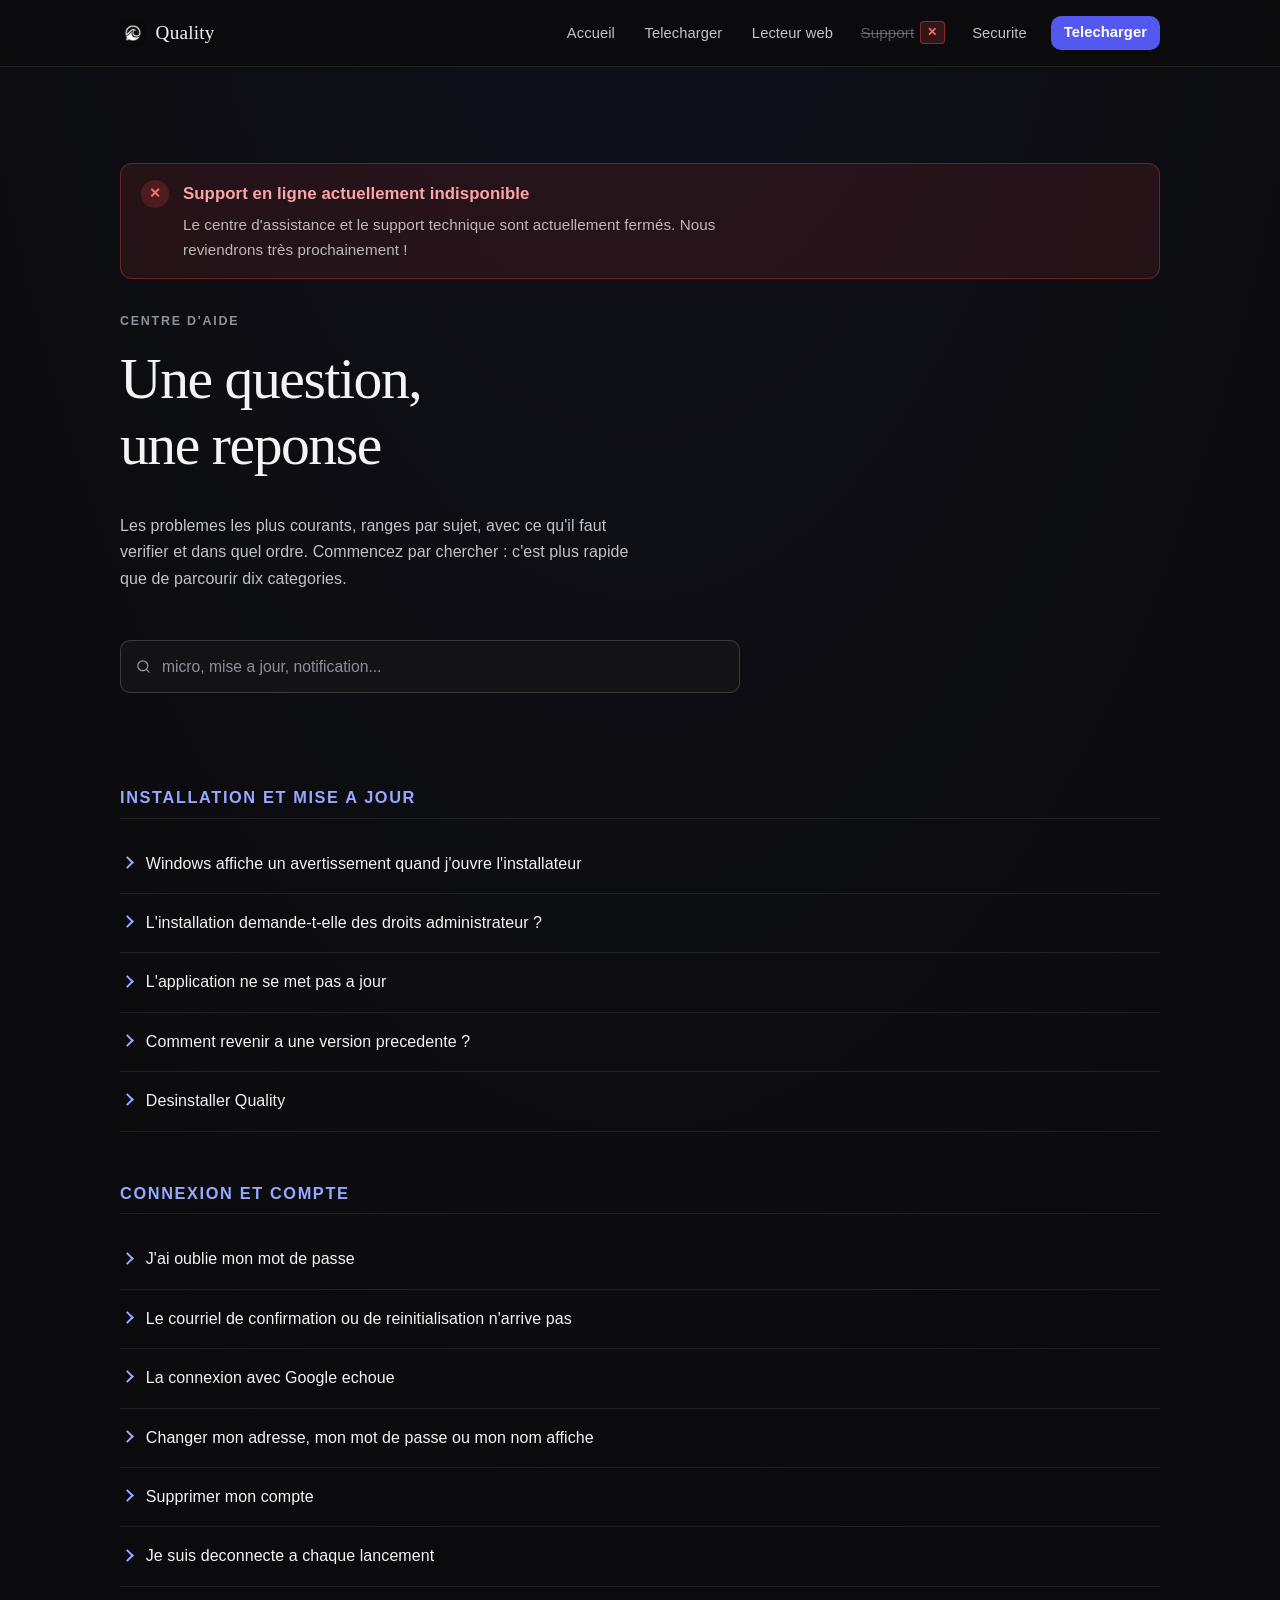
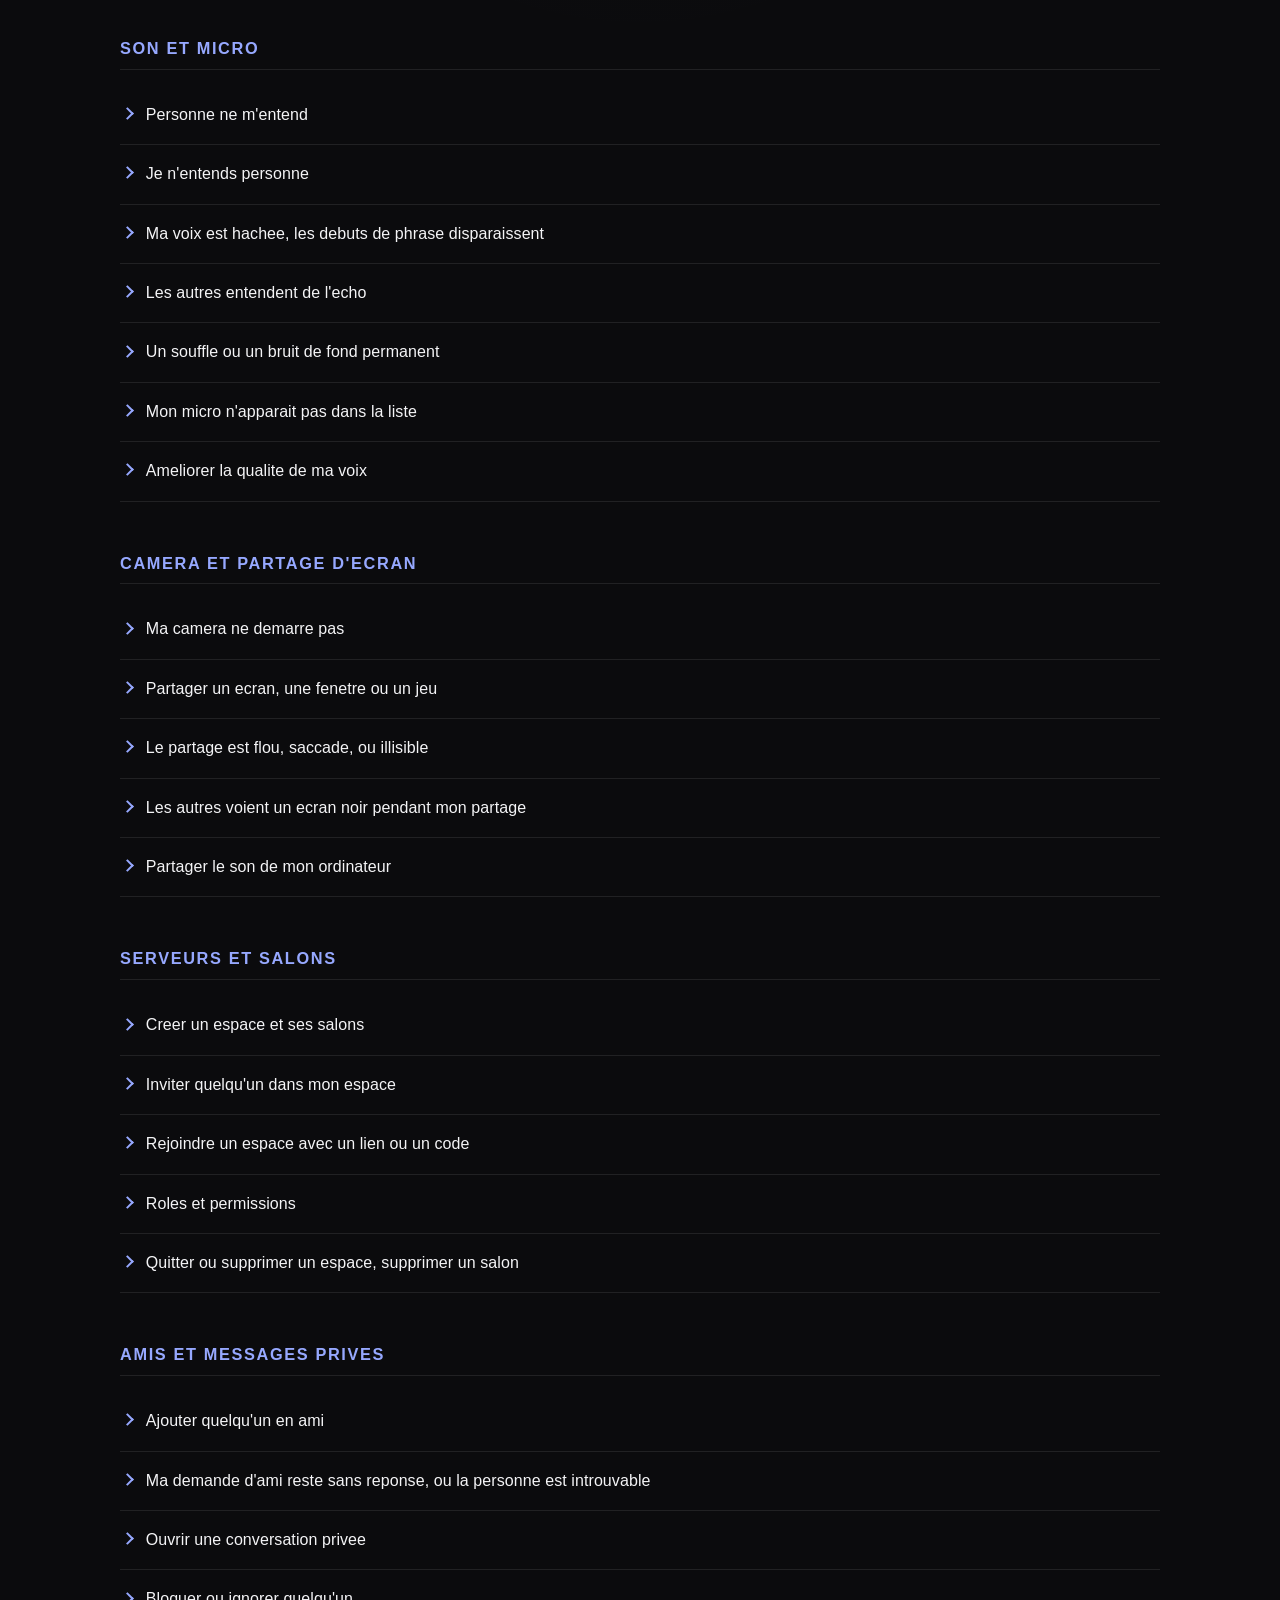
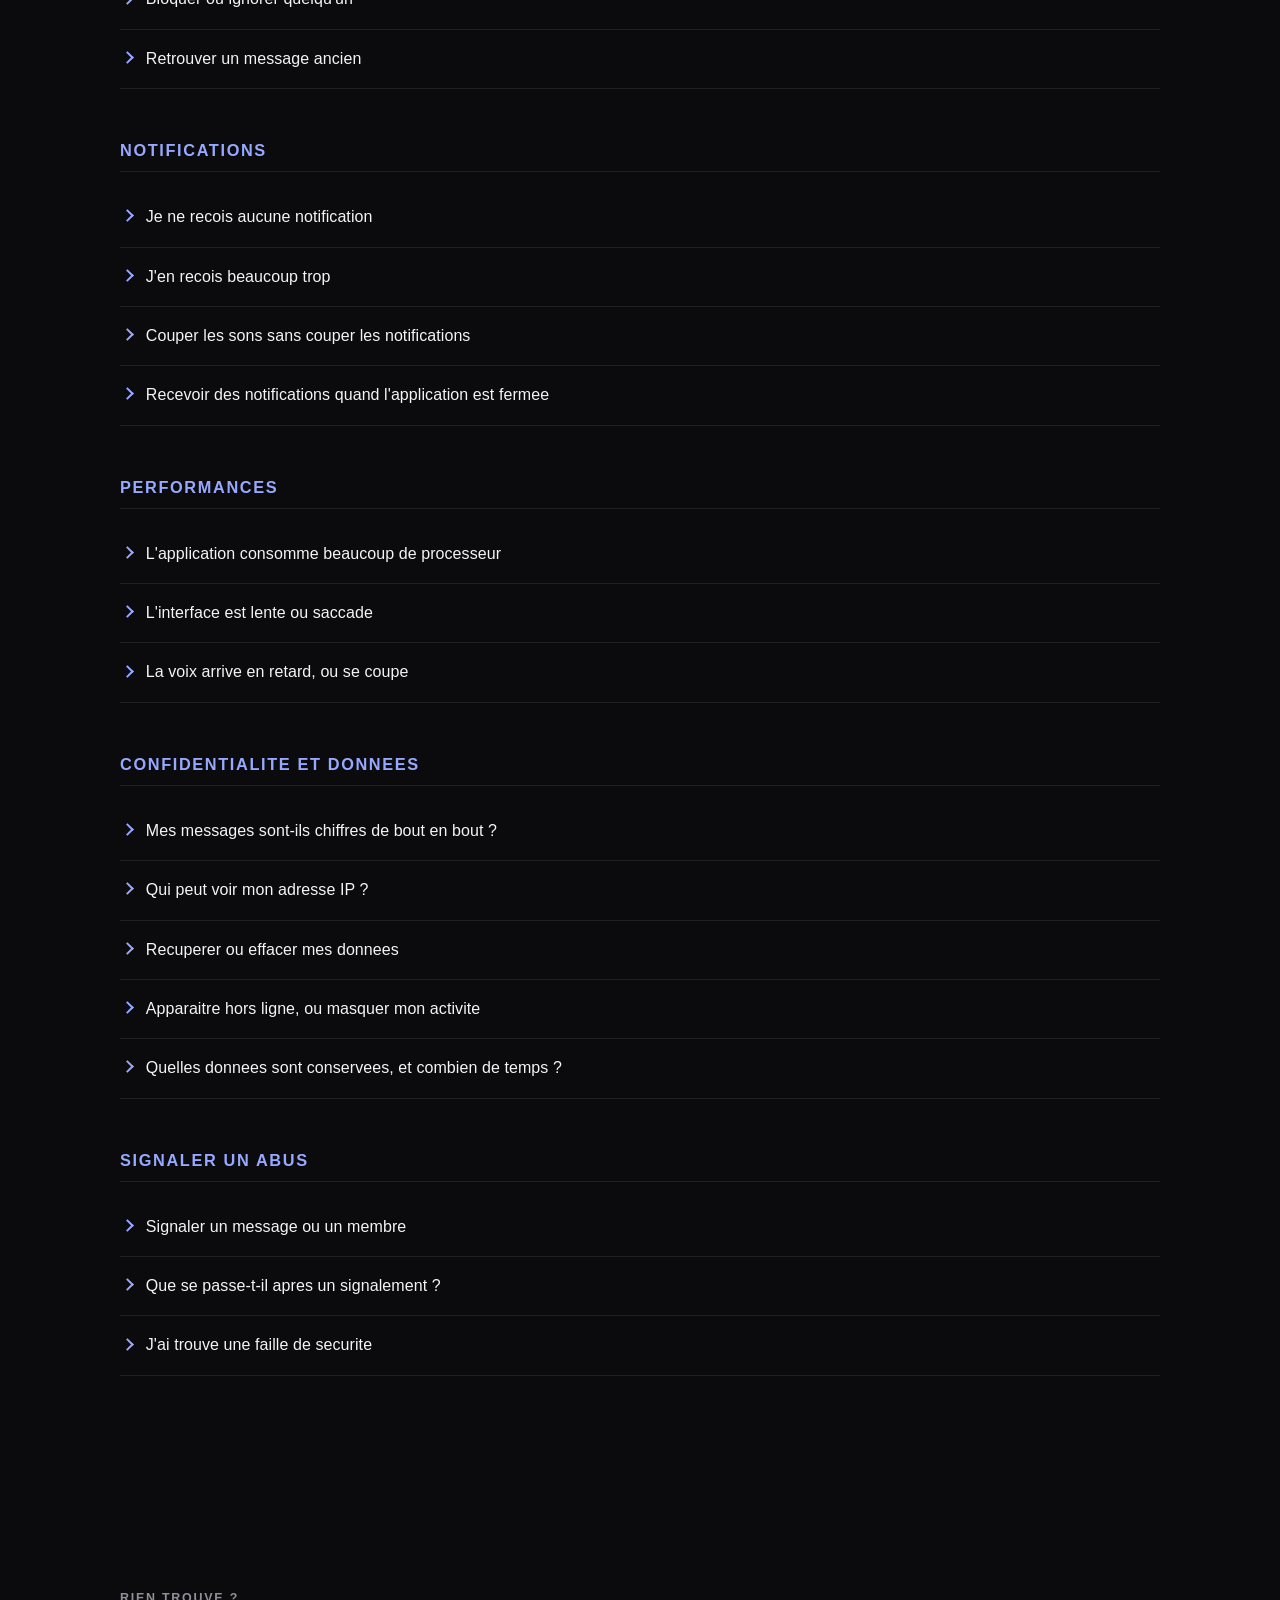
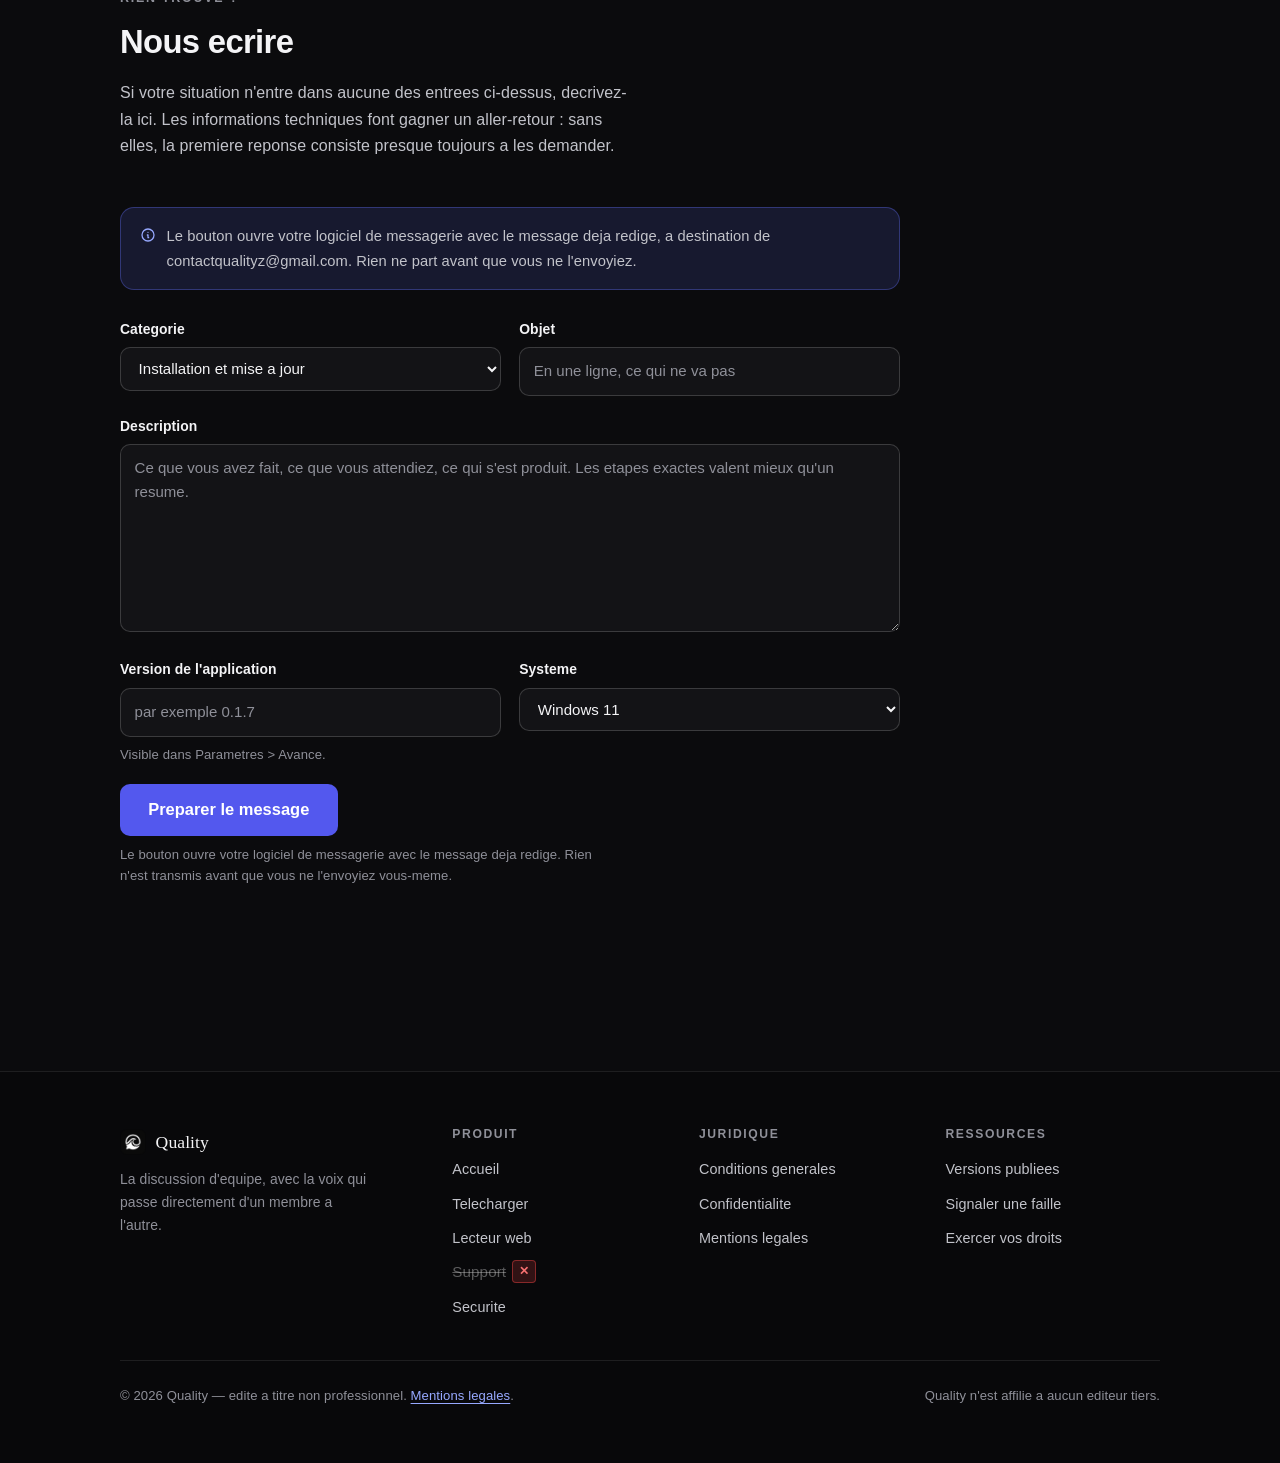
==== commit 7a63e9a5: "Mark Support as temporarily unavailable with cross badge across navbar, footer and help page" ====
--- a/aide.html
+++ b/aide.html
@@ -1,4 +1,4 @@
-﻿<!DOCTYPE html>
+<!DOCTYPE html>
 <html lang="fr">
 <head>
 <meta charset="utf-8">
@@ -31,7 +31,7 @@
       <a href="index.html">Accueil</a>
       <a href="telecharger.html">Telecharger</a>
       <a href="player.html">Lecteur web</a>
-      <a href="aide.html" aria-current="page">Aide</a>
+      <span class="nav__item-indisponible" title="Support actuellement indisponible"><span class="texte-barre">Support</span> <span class="badge-croix">✕</span></span>
       <a href="securite.html">Securite</a>
       <a class="bouton bouton--principal" href="https://github.com/zyko144/quality/releases/latest/download/Quality-setup.exe">Telecharger</a>
     </nav>
@@ -41,6 +41,14 @@
 <main id="contenu">
 
   <section class="enveloppe section section--serre">
+    <div class="bandeau-indisponible">
+      <span class="bandeau-indisponible__icone">✕</span>
+      <div>
+        <strong>Support en ligne actuellement indisponible</strong>
+        <p>Le centre d'assistance et le support technique sont actuellement fermés. Nous reviendrons très prochainement !</p>
+      </div>
+    </div>
+
     <div class="section__intro">
       <span class="surtitre">Centre d'aide</span>
       <h1>Une question, une reponse</h1>
@@ -924,7 +932,7 @@
           <li><a href="index.html">Accueil</a></li>
           <li><a href="telecharger.html">Telecharger</a></li>
           <li><a href="player.html">Lecteur web</a></li>
-          <li><a href="aide.html">Centre d'aide</a></li>
+          <li><span class="nav__item-indisponible" style="padding:0;" title="Support actuellement indisponible"><span class="texte-barre">Support</span> <span class="badge-croix">✕</span></span></li>
           <li><a href="securite.html">Securite</a></li>
         </ul>
       </div>
@@ -959,3 +967,4 @@
 </body>
 </html>
 
+
--- a/assets/style.css
+++ b/assets/style.css
@@ -1689,3 +1689,76 @@
     color: #000;
   }
 }
+
+/* ------------------------------------------- Support Indisponible Badge --- */
+
+.nav__item-indisponible {
+  display: inline-flex;
+  align-items: center;
+  gap: 6px;
+  color: var(--text-discret, rgba(255, 255, 255, 0.45));
+  cursor: not-allowed;
+  user-select: none;
+  font-size: 0.95rem;
+  padding: 6px 10px;
+  border-radius: 6px;
+}
+
+.texte-barre {
+  text-decoration: line-through;
+  opacity: 0.75;
+}
+
+.badge-croix {
+  display: inline-flex;
+  align-items: center;
+  justify-content: center;
+  background: rgba(239, 68, 68, 0.18);
+  color: #f87171;
+  border: 1px solid rgba(239, 68, 68, 0.45);
+  font-size: 0.72rem;
+  font-weight: 700;
+  padding: 1px 6px;
+  border-radius: 4px;
+  letter-spacing: 0.02em;
+}
+
+.bandeau-indisponible {
+  display: flex;
+  align-items: flex-start;
+  gap: 14px;
+  background: rgba(239, 68, 68, 0.1);
+  border: 1px solid rgba(239, 68, 68, 0.35);
+  border-radius: 12px;
+  padding: 16px 20px;
+  margin-top: 2rem;
+  margin-bottom: 2rem;
+  color: var(--text);
+}
+
+.bandeau-indisponible__icone {
+  display: inline-flex;
+  align-items: center;
+  justify-content: center;
+  width: 28px;
+  height: 28px;
+  border-radius: 50%;
+  background: rgba(239, 68, 68, 0.2);
+  color: #f87171;
+  font-weight: 800;
+  font-size: 0.9rem;
+  flex-shrink: 0;
+}
+
+.bandeau-indisponible strong {
+  display: block;
+  color: #fca5a5;
+  font-size: 1.05rem;
+  margin-bottom: 4px;
+}
+
+.bandeau-indisponible p {
+  margin: 0;
+  color: var(--text-discret, rgba(255, 255, 255, 0.7));
+  font-size: 0.95rem;
+}
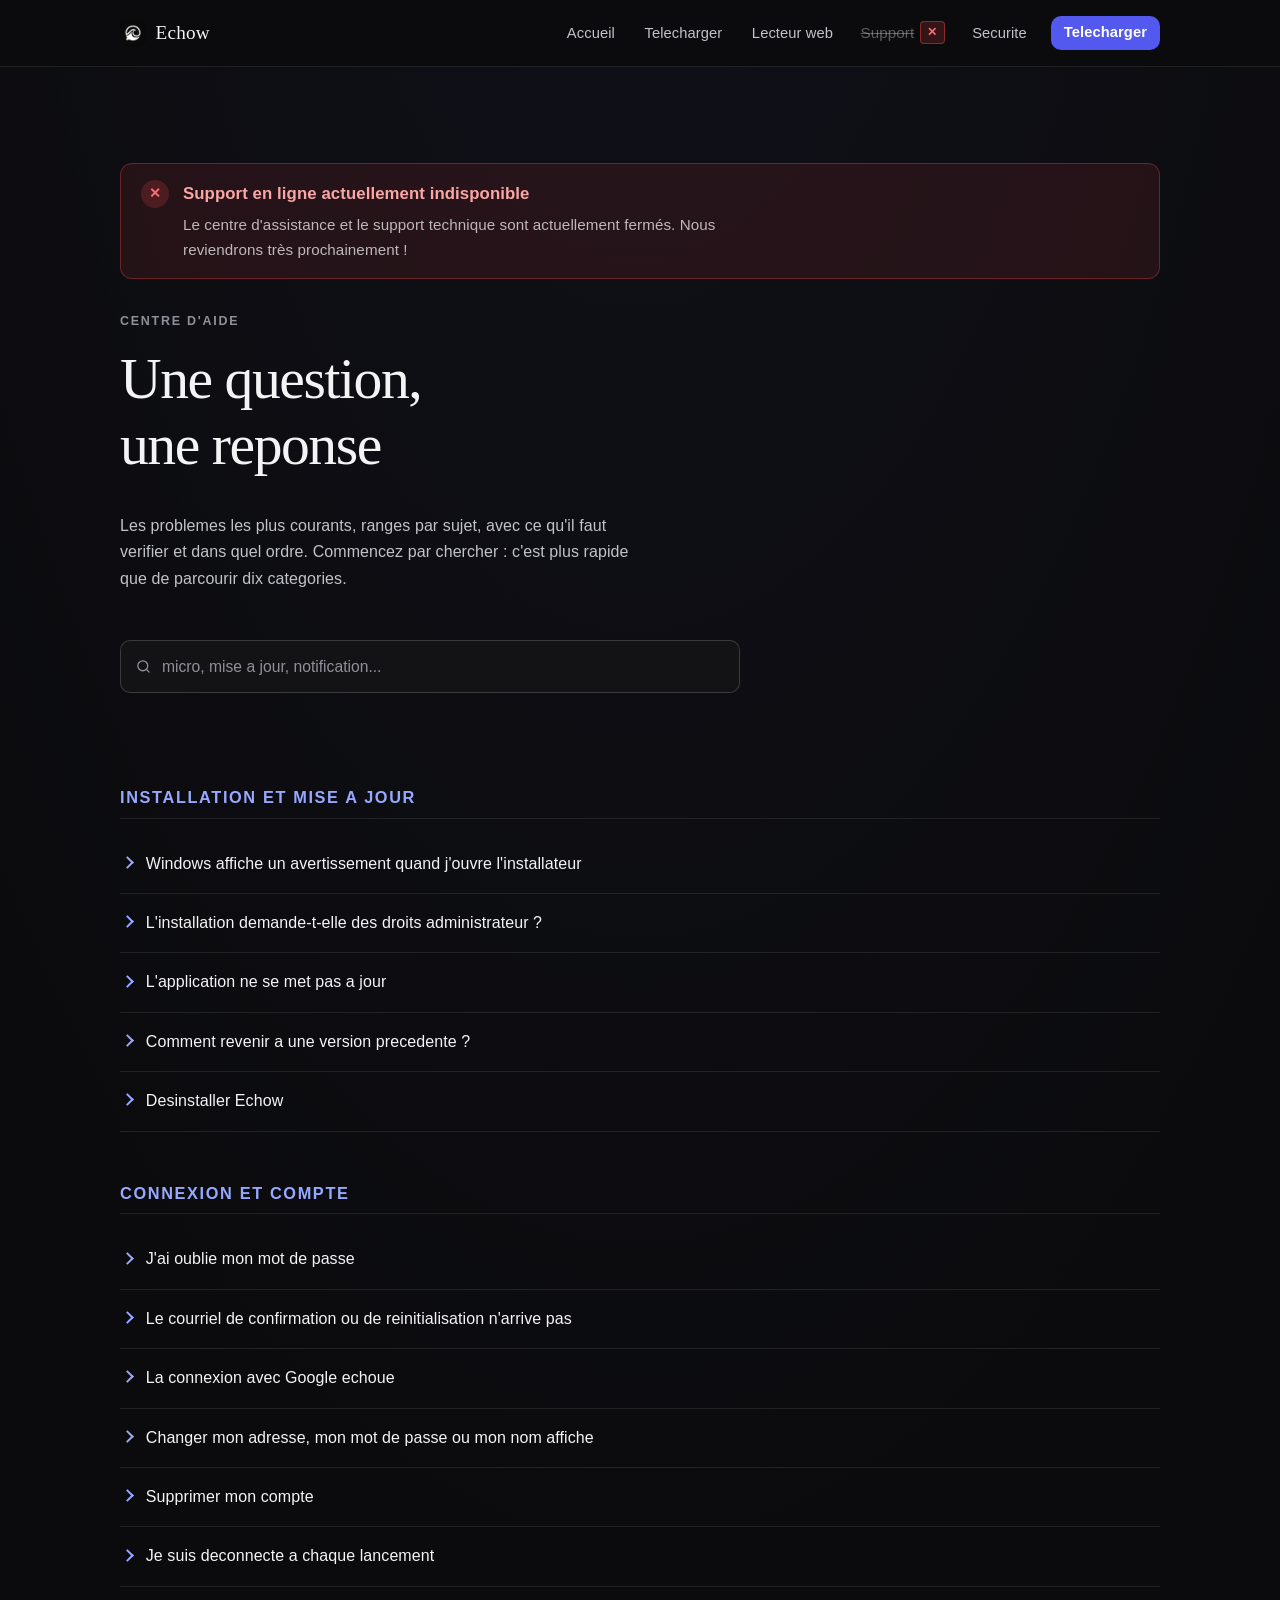
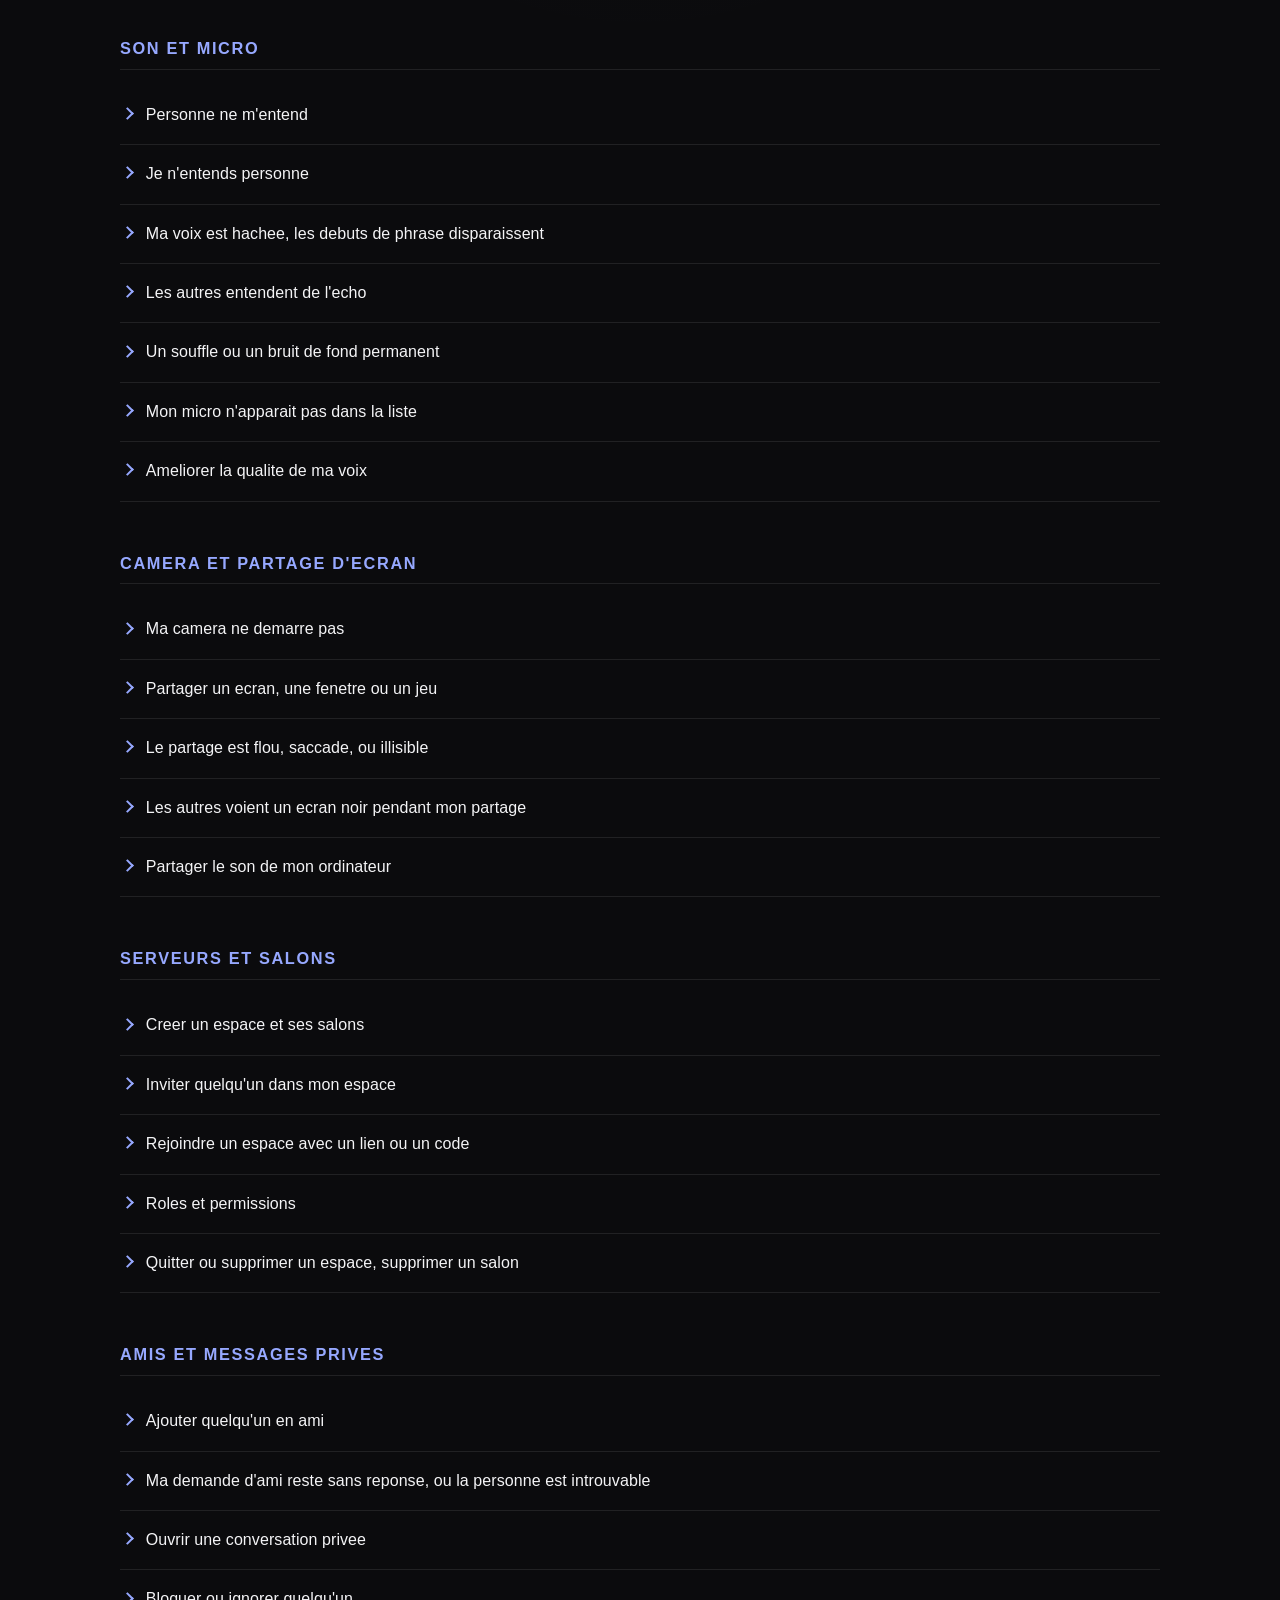
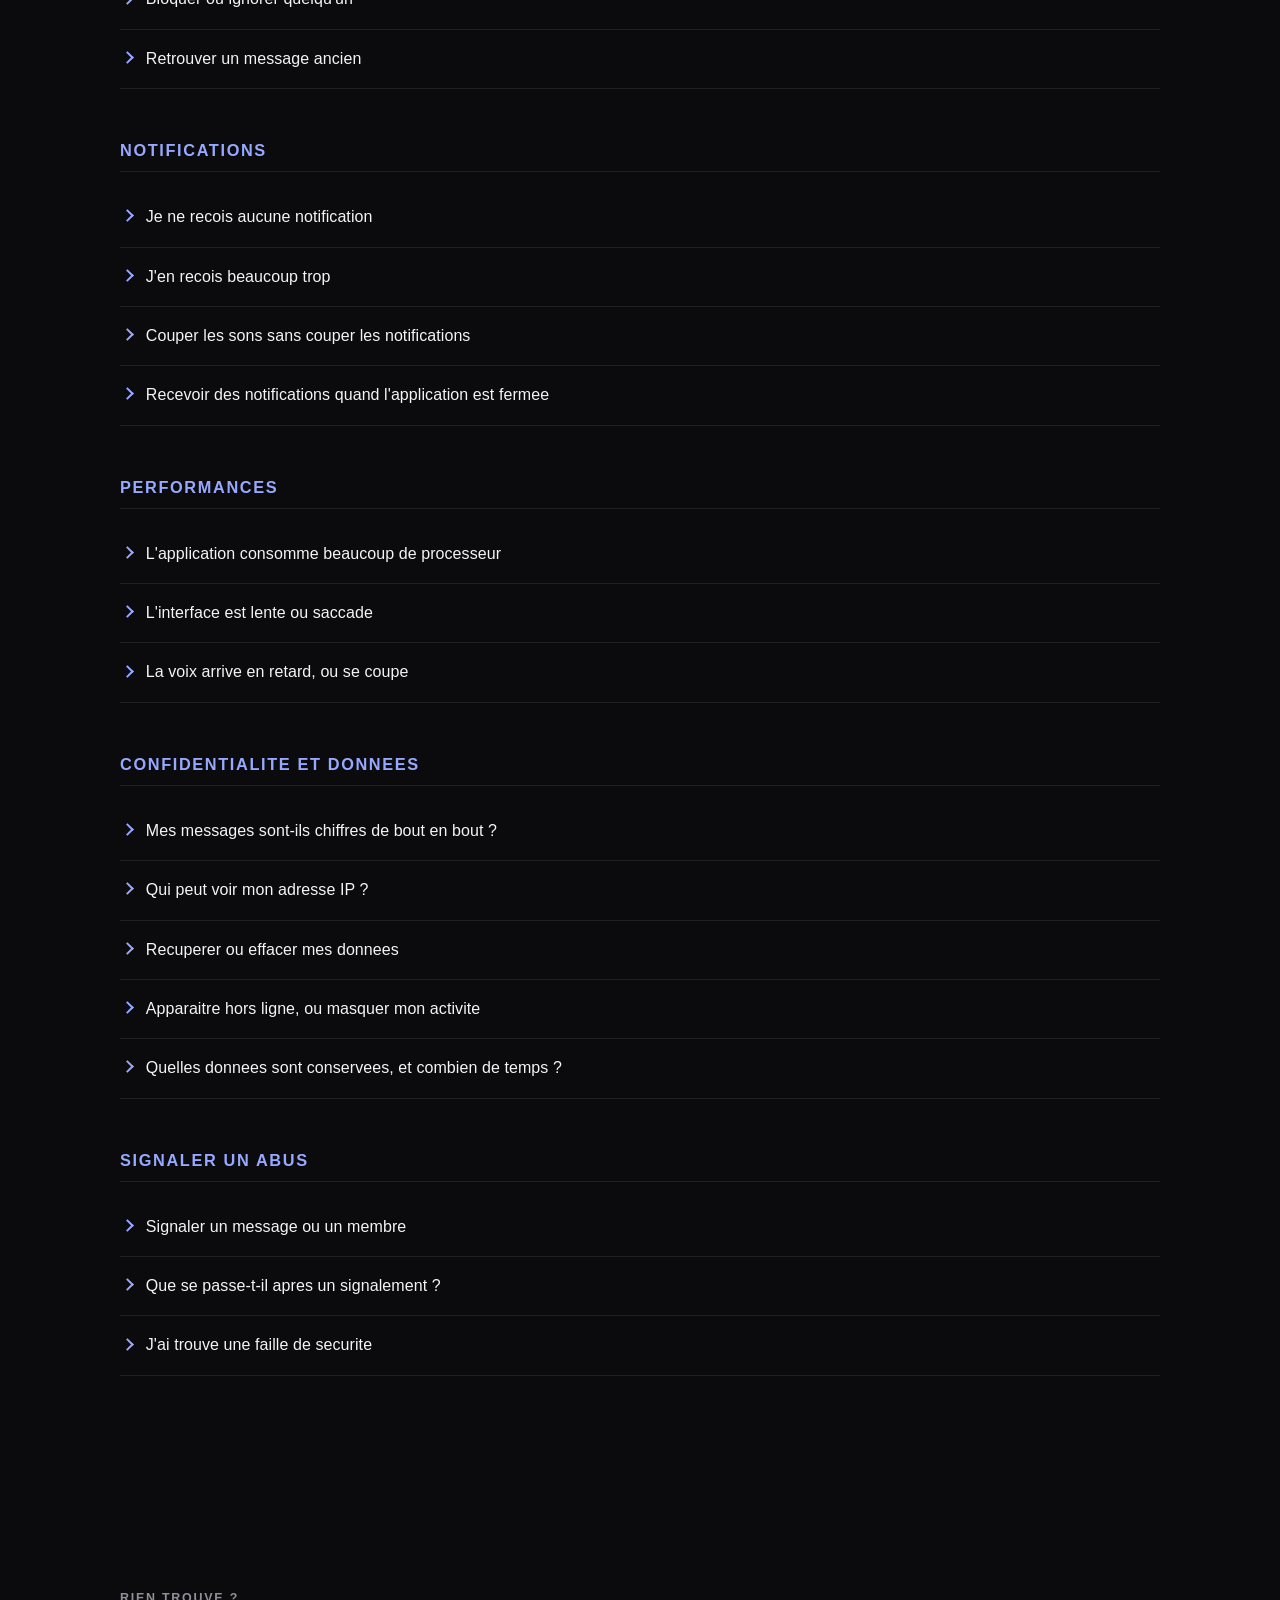
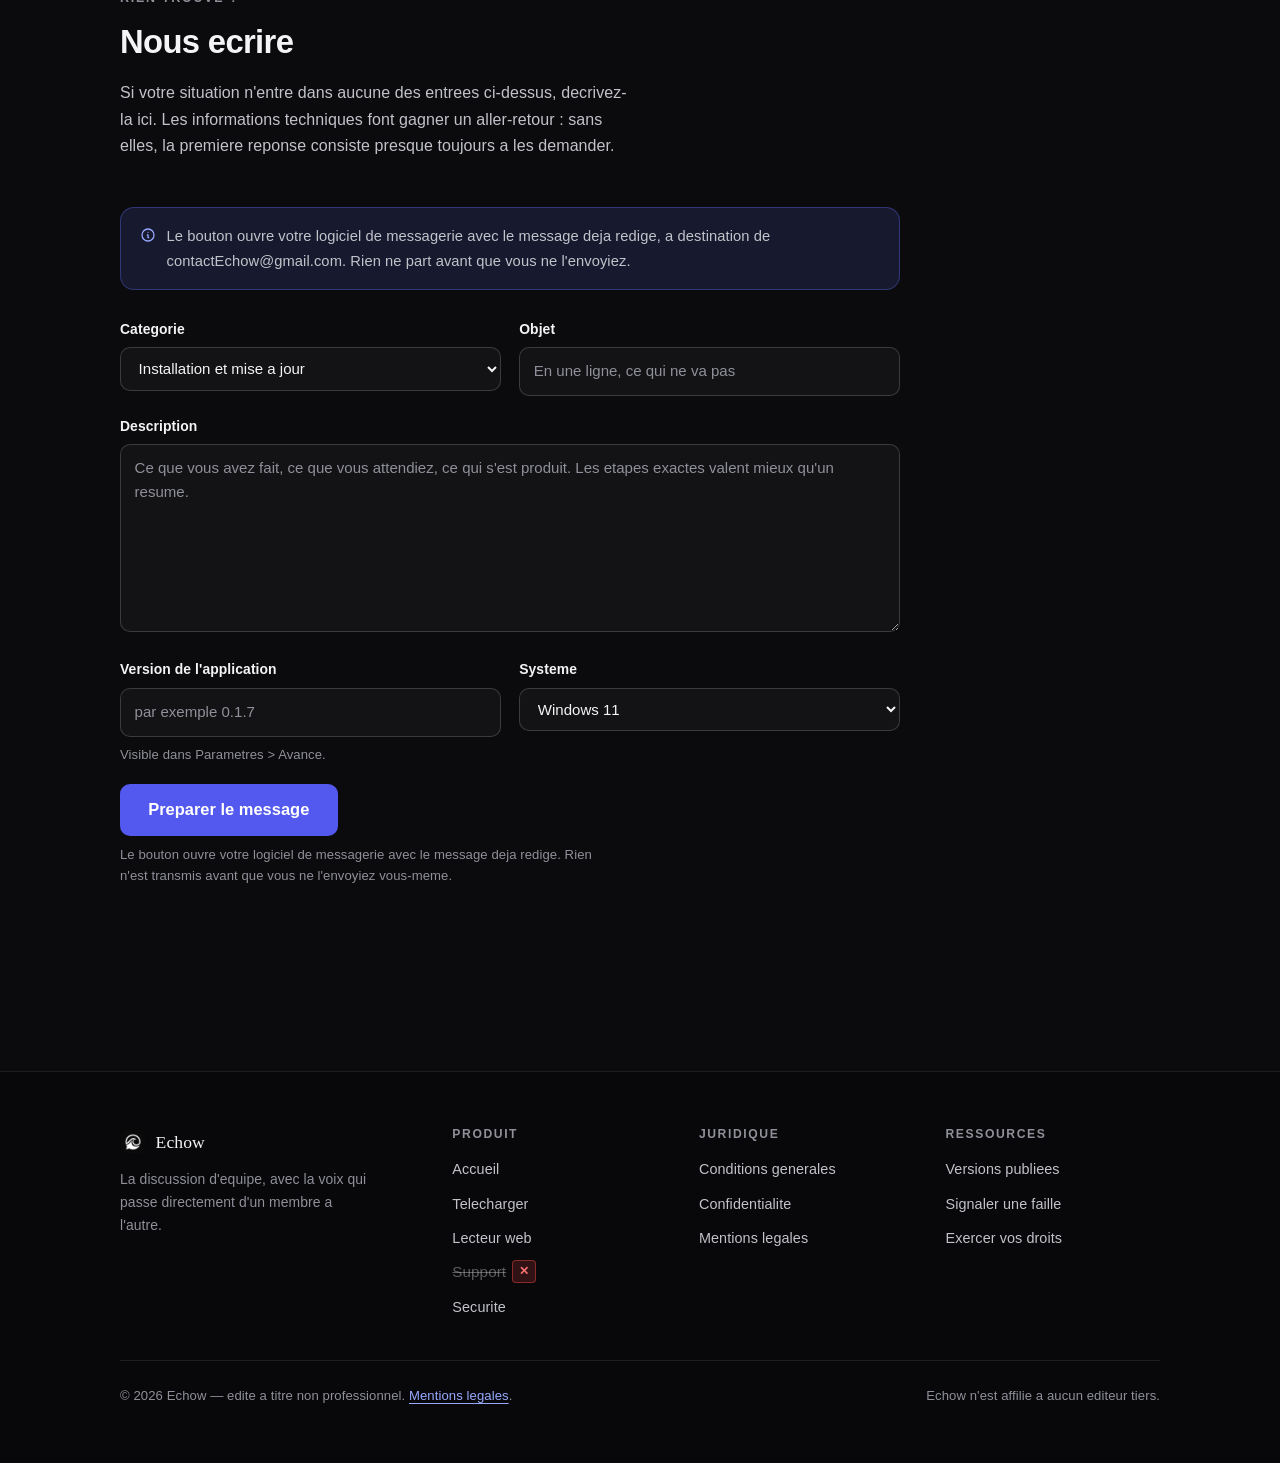
==== commit bc673cc8: "Rebrand official showcase website to Echow" ====
--- a/aide.html
+++ b/aide.html
@@ -1,12 +1,12 @@
-<!DOCTYPE html>
+﻿<!DOCTYPE html>
 <html lang="fr">
 <head>
 <meta charset="utf-8">
 <meta name="viewport" content="width=device-width, initial-scale=1">
-<title>Centre d'aide — Quality</title>
-<meta name="description" content="Centre d'aide de Quality : installation, connexion, son et micro, partage d'ecran, salons, notifications, performances et confidentialite. Les reponses, rangees par sujet.">
+<title>Centre d'aide — Echow</title>
+<meta name="description" content="Centre d'aide de Echow : installation, connexion, son et micro, partage d'ecran, salons, notifications, performances et confidentialite. Les reponses, rangees par sujet.">
 <meta name="theme-color" content="#0b0b0d">
-<link rel="icon" href="assets/quality-logo.png" type="image/png">
+<link rel="icon" href="assets/Echow-logo.png" type="image/png">
 <link rel="stylesheet" href="assets/style.css">
 </head>
 <body>
@@ -16,8 +16,8 @@
 <header class="entete">
   <div class="enveloppe entete__barre">
     <a class="marque" href="index.html">
-      <img class="marque__glyphe" src="assets/quality-logo.png" alt="" width="26" height="26" decoding="async">
-      Quality
+      <img class="marque__glyphe" src="assets/Echow-logo.png" alt="" width="26" height="26" decoding="async">
+      Echow
     </a>
 
     <button class="bascule-nav" type="button" aria-expanded="false" aria-controls="nav-principale">
@@ -33,7 +33,7 @@
       <a href="player.html">Lecteur web</a>
       <span class="nav__item-indisponible" title="Support actuellement indisponible"><span class="texte-barre">Support</span> <span class="badge-croix">✕</span></span>
       <a href="securite.html">Securite</a>
-      <a class="bouton bouton--principal" href="https://github.com/zyko144/quality/releases/latest/download/Quality-setup.exe">Telecharger</a>
+      <a class="bouton bouton--principal" href="https://github.com/zyko144/Echow/releases/latest/download/Echow-setup.exe">Telecharger</a>
     </nav>
   </div>
 </header>
@@ -93,7 +93,7 @@
             l'origine du fichier.
           </p>
           <ol>
-            <li>Verifiez que le fichier s'appelle bien <code>Quality-setup.exe</code> et qu'il vient de <a href="telecharger.html">la page de telechargement</a> ou de la page des publications officielles.</li>
+            <li>Verifiez que le fichier s'appelle bien <code>Echow-setup.exe</code> et qu'il vient de <a href="telecharger.html">la page de telechargement</a> ou de la page des publications officielles.</li>
             <li>Dans la fenetre d'avertissement, cliquez sur <strong>Informations complementaires</strong>, puis sur <strong>Executer quand meme</strong>.</li>
             <li>Si le fichier provient d'ailleurs — un lien recu par message, un site tiers — ne l'ouvrez pas : retelechargez-le depuis la page officielle.</li>
           </ol>
@@ -104,7 +104,7 @@
         <summary>L'installation demande-t-elle des droits administrateur ?</summary>
         <div class="aide__reponse">
           <p>
-            Non. Quality s'installe pour votre seule session utilisateur, dans
+            Non. Echow s'installe pour votre seule session utilisateur, dans
             votre dossier personnel. Aucun mot de passe administrateur n'est
             demande, et l'application n'ecrit rien dans les dossiers systeme.
           </p>
@@ -119,7 +119,7 @@
         <summary>L'application ne se met pas a jour</summary>
         <div class="aide__reponse">
           <p>
-            Quality cherche une nouvelle version au demarrage, telecharge la mise
+            Echow cherche une nouvelle version au demarrage, telecharge la mise
             a jour en arriere-plan et l'applique au redemarrage suivant. Si rien
             ne se passe :
           </p>
@@ -149,11 +149,11 @@
       </details>
 
       <details class="aide__entree">
-        <summary>Desinstaller Quality</summary>
+        <summary>Desinstaller Echow</summary>
         <div class="aide__reponse">
           <ol>
             <li>Ouvrez <strong>Parametres de Windows &gt; Applications &gt; Applications installees</strong>.</li>
-            <li>Cherchez <strong>Quality</strong>, puis choisissez <strong>Desinstaller</strong>.</li>
+            <li>Cherchez <strong>Echow</strong>, puis choisissez <strong>Desinstaller</strong>.</li>
           </ol>
           <p>
             La desinstallation retire l'application et les preferences stockees
@@ -201,7 +201,7 @@
         <div class="aide__reponse">
           <ol>
             <li>La fenetre d'authentification s'ouvre dans votre navigateur : verifiez qu'un bloqueur de fenetres surgissantes ne l'a pas empechee.</li>
-            <li>Si plusieurs comptes Google sont ouverts, choisissez explicitement celui associe a Quality.</li>
+            <li>Si plusieurs comptes Google sont ouverts, choisissez explicitement celui associe a Echow.</li>
             <li>Terminez la procedure jusqu'au retour vers l'application ; fermer l'onglet trop tot laisse la connexion inachevee.</li>
             <li>En cas d'echec repete, creez ou utilisez un compte par adresse electronique : la connexion Google reste facultative.</li>
           </ol>
@@ -267,7 +267,7 @@
           <p>Dans cet ordre, du plus frequent au plus rare :</p>
           <ol>
             <li>Verifiez que votre micro n'est pas coupe dans l'application — l'icone du micro en bas du panneau des salons. Le raccourci est <code>Ctrl</code> + <code>Maj</code> + <code>M</code>.</li>
-            <li>Ouvrez <strong>Parametres &gt; Voix et video</strong> et regardez l'indicateur de niveau en parlant. S'il ne bouge pas, le probleme est en amont de Quality.</li>
+            <li>Ouvrez <strong>Parametres &gt; Voix et video</strong> et regardez l'indicateur de niveau en parlant. S'il ne bouge pas, le probleme est en amont de Echow.</li>
             <li>Choisissez explicitement votre micro dans la liste des peripheriques : le peripherique « par defaut » suit Windows, qui change parfois d'avis en cours de route.</li>
             <li>Dans Windows, ouvrez <strong>Confidentialite et securite &gt; Microphone</strong> et verifiez que l'acce des applications de bureau est autorise.</li>
             <li>Baissez la <strong>sensibilite du detecteur de parole</strong> : reglee trop haut, elle prend une voix calme pour du silence.</li>
@@ -282,7 +282,7 @@
           <ol>
             <li>Verifiez que le son n'est pas coupe dans l'application : <code>Ctrl</code> + <code>Maj</code> + <code>D</code>.</li>
             <li>Dans <strong>Parametres &gt; Voix et video</strong>, selectionnez le bon peripherique de sortie — casque ou haut-parleurs — plutot que le peripherique par defaut.</li>
-            <li>Verifiez le melangeur de volume de Windows : Quality peut y avoir ete baisse independamment du volume general.</li>
+            <li>Verifiez le melangeur de volume de Windows : Echow peut y avoir ete baisse independamment du volume general.</li>
             <li>Remontez le <strong>volume des voix distantes</strong> dans les memes reglages.</li>
             <li>Si une seule personne est inaudible, c'est son micro qu'il faut regarder, pas votre sortie.</li>
           </ol>
@@ -595,8 +595,8 @@
         <summary>Je ne recois aucune notification</summary>
         <div class="aide__reponse">
           <ol>
-            <li>Dans Windows, ouvrez <strong>Systeme &gt; Notifications</strong> et verifiez que Quality y est autorisee.</li>
-            <li>Desactivez l'<strong>assistant de concentration</strong>, ou ajoutez Quality a sa liste de priorite : il masque silencieusement les notifications.</li>
+            <li>Dans Windows, ouvrez <strong>Systeme &gt; Notifications</strong> et verifiez que Echow y est autorisee.</li>
+            <li>Desactivez l'<strong>assistant de concentration</strong>, ou ajoutez Echow a sa liste de priorite : il masque silencieusement les notifications.</li>
             <li>Dans <strong>Parametres &gt; Notifications</strong>, verifiez le reglage general de l'application.</li>
             <li>Verifiez ensuite l'espace et le salon concernes : une mise en sourdine posee a leur niveau prime sur le reglage general.</li>
             <li>Le mode <strong>Ne pas deranger</strong> de votre statut de presence coupe egalement tout.</li>
@@ -635,7 +635,7 @@
         <summary>Recevoir des notifications quand l'application est fermee</summary>
         <div class="aide__reponse">
           <p>
-            Fermer la fenetre range Quality dans la zone de notification, ou elle
+            Fermer la fenetre range Echow dans la zone de notification, ou elle
             continue de fonctionner. Quitter reellement l'application, en revanche,
             interrompt toute notification jusqu'au prochain lancement.
           </p>
@@ -655,7 +655,7 @@
         <summary>L'application consomme beaucoup de processeur</summary>
         <div class="aide__reponse">
           <p>
-            En usage courant, Quality reste discrete. La consommation monte
+            En usage courant, Echow reste discrete. La consommation monte
             franchement dans un cas : le partage d'ecran en 1080p a soixante images
             par seconde, qui occupe un coeur a lui seul pour encoder.
           </p>
@@ -674,7 +674,7 @@
             <li>Reduisez la densite d'affichage : <strong>Compact</strong> affiche plus de messages mais en dessine moins que <strong>Aere</strong>.</li>
             <li>Dans <strong>Parametres &gt; Accessibilite</strong>, reduisez les animations.</li>
             <li>Un salon tres long se parcourt plus lentement : passer par la recherche evite de le derouler.</li>
-            <li>Verifiez que Windows et ses pilotes graphiques sont a jour ; Quality s'appuie sur le moteur de rendu du systeme.</li>
+            <li>Verifiez que Windows et ses pilotes graphiques sont a jour ; Echow s'appuie sur le moteur de rendu du systeme.</li>
           </ol>
         </div>
       </details>
@@ -848,7 +848,7 @@
         <span id="avis-texte">
           Ce formulaire compose un message dans votre logiciel de messagerie ; il
           demande donc JavaScript. S'il reste inerte, ecrivez directement a
-          <a href="mailto:contactQuality@gmail.com">contactQuality@gmail.com</a>.
+          <a href="mailto:contactEchow@gmail.com">contactEchow@gmail.com</a>.
         </span>
       </p>
 
@@ -920,8 +920,8 @@
     <div class="pied__grille">
       <div>
         <a class="pied__marque" href="index.html">
-          <img class="marque__glyphe" src="assets/quality-logo.png" alt="" width="26" height="26" decoding="async">
-          Quality
+          <img class="marque__glyphe" src="assets/Echow-logo.png" alt="" width="26" height="26" decoding="async">
+          Echow
         </a>
         <p class="pied__accroche">La discussion d'equipe, avec la voix qui passe directement d'un membre a l'autre.</p>
       </div>
@@ -949,7 +949,7 @@
       <div>
         <h2>Ressources</h2>
         <ul>
-          <li><a href="https://github.com/zyko144/quality/releases/latest">Versions publiees</a></li>
+          <li><a href="https://github.com/zyko144/Echow/releases/latest">Versions publiees</a></li>
           <li><a href="securite.html#signaler">Signaler une faille</a></li>
           <li><a href="confidentialite.html#droits">Exercer vos droits</a></li>
         </ul>
@@ -957,8 +957,8 @@
     </div>
 
     <div class="pied__bas">
-      <p>&copy; <span data-annee>2026</span> Quality — edite a titre non professionnel. <a href="mentions-legales.html">Mentions legales</a>.</p>
-      <p>Quality n'est affilie a aucun editeur tiers.</p>
+      <p>&copy; <span data-annee>2026</span> Echow — edite a titre non professionnel. <a href="mentions-legales.html">Mentions legales</a>.</p>
+      <p>Echow n'est affilie a aucun editeur tiers.</p>
     </div>
   </div>
 </footer>
@@ -968,3 +968,4 @@
 </html>
 
 
+
